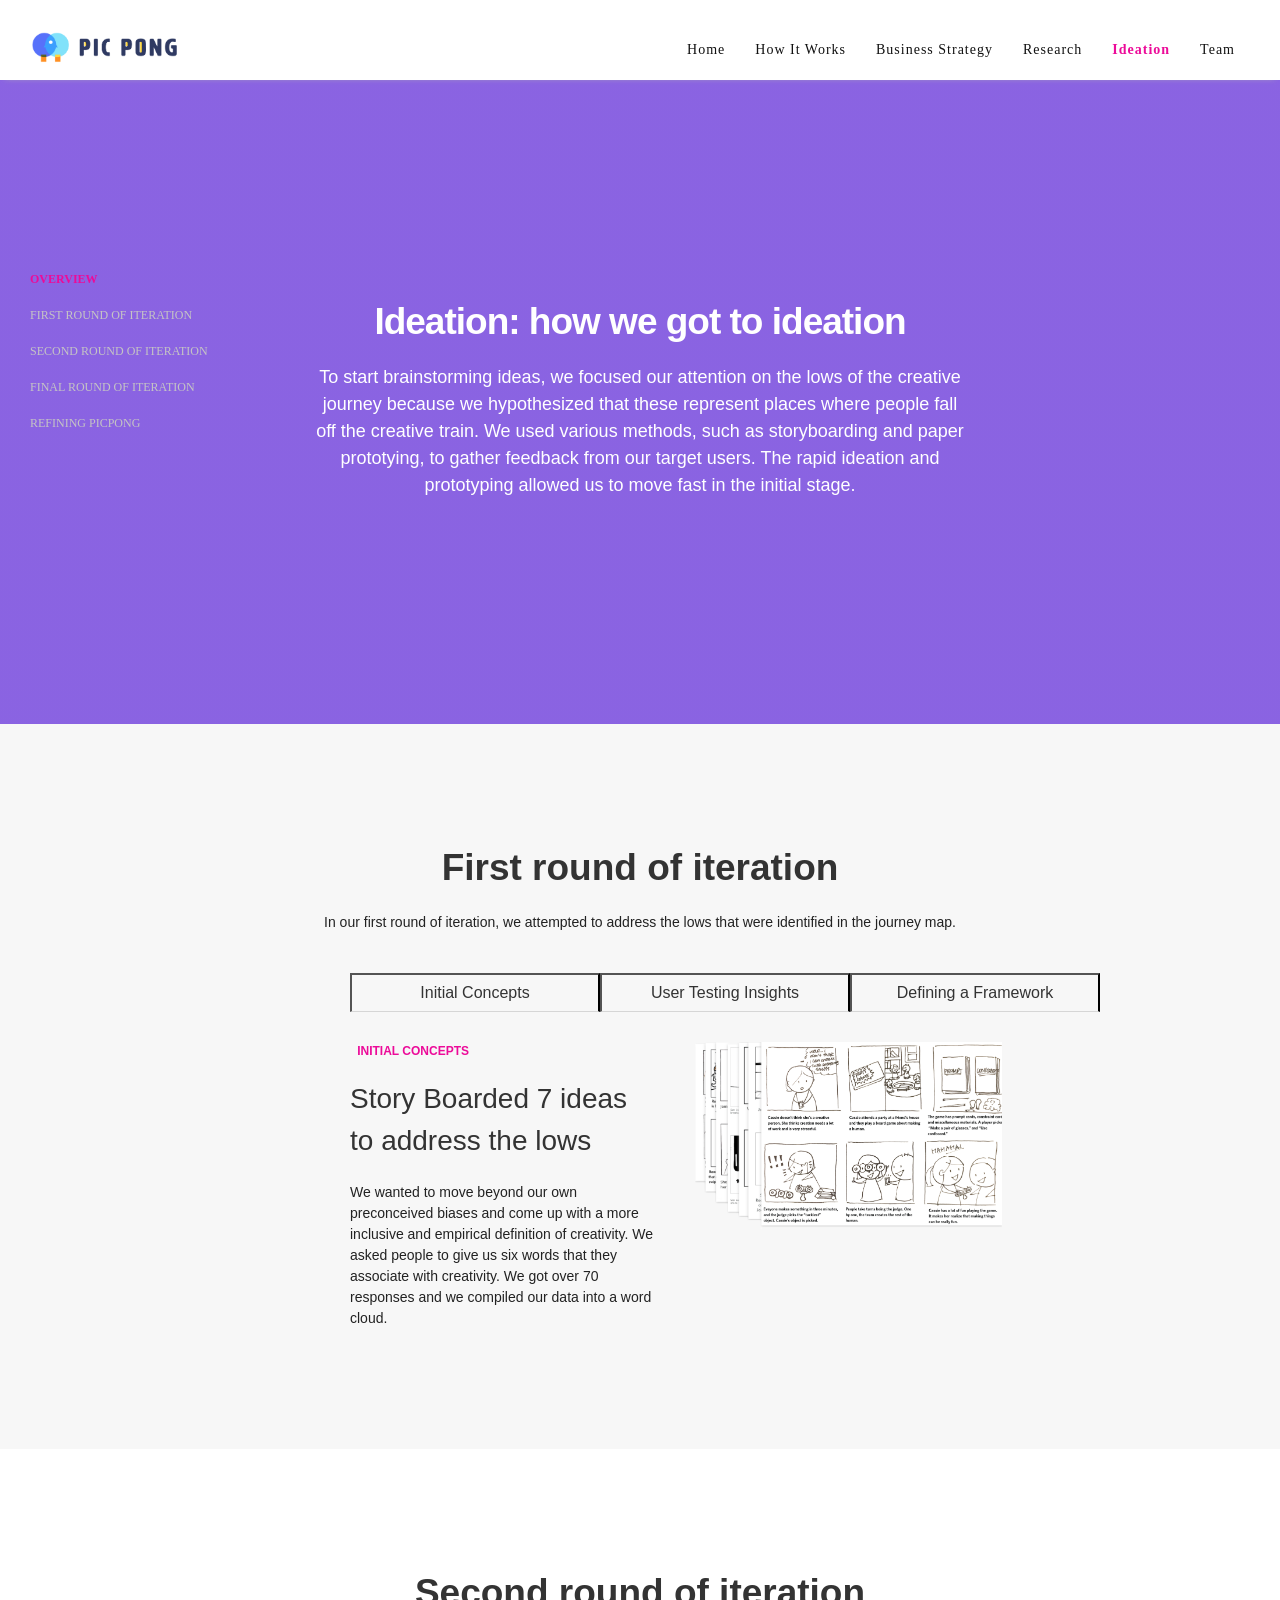
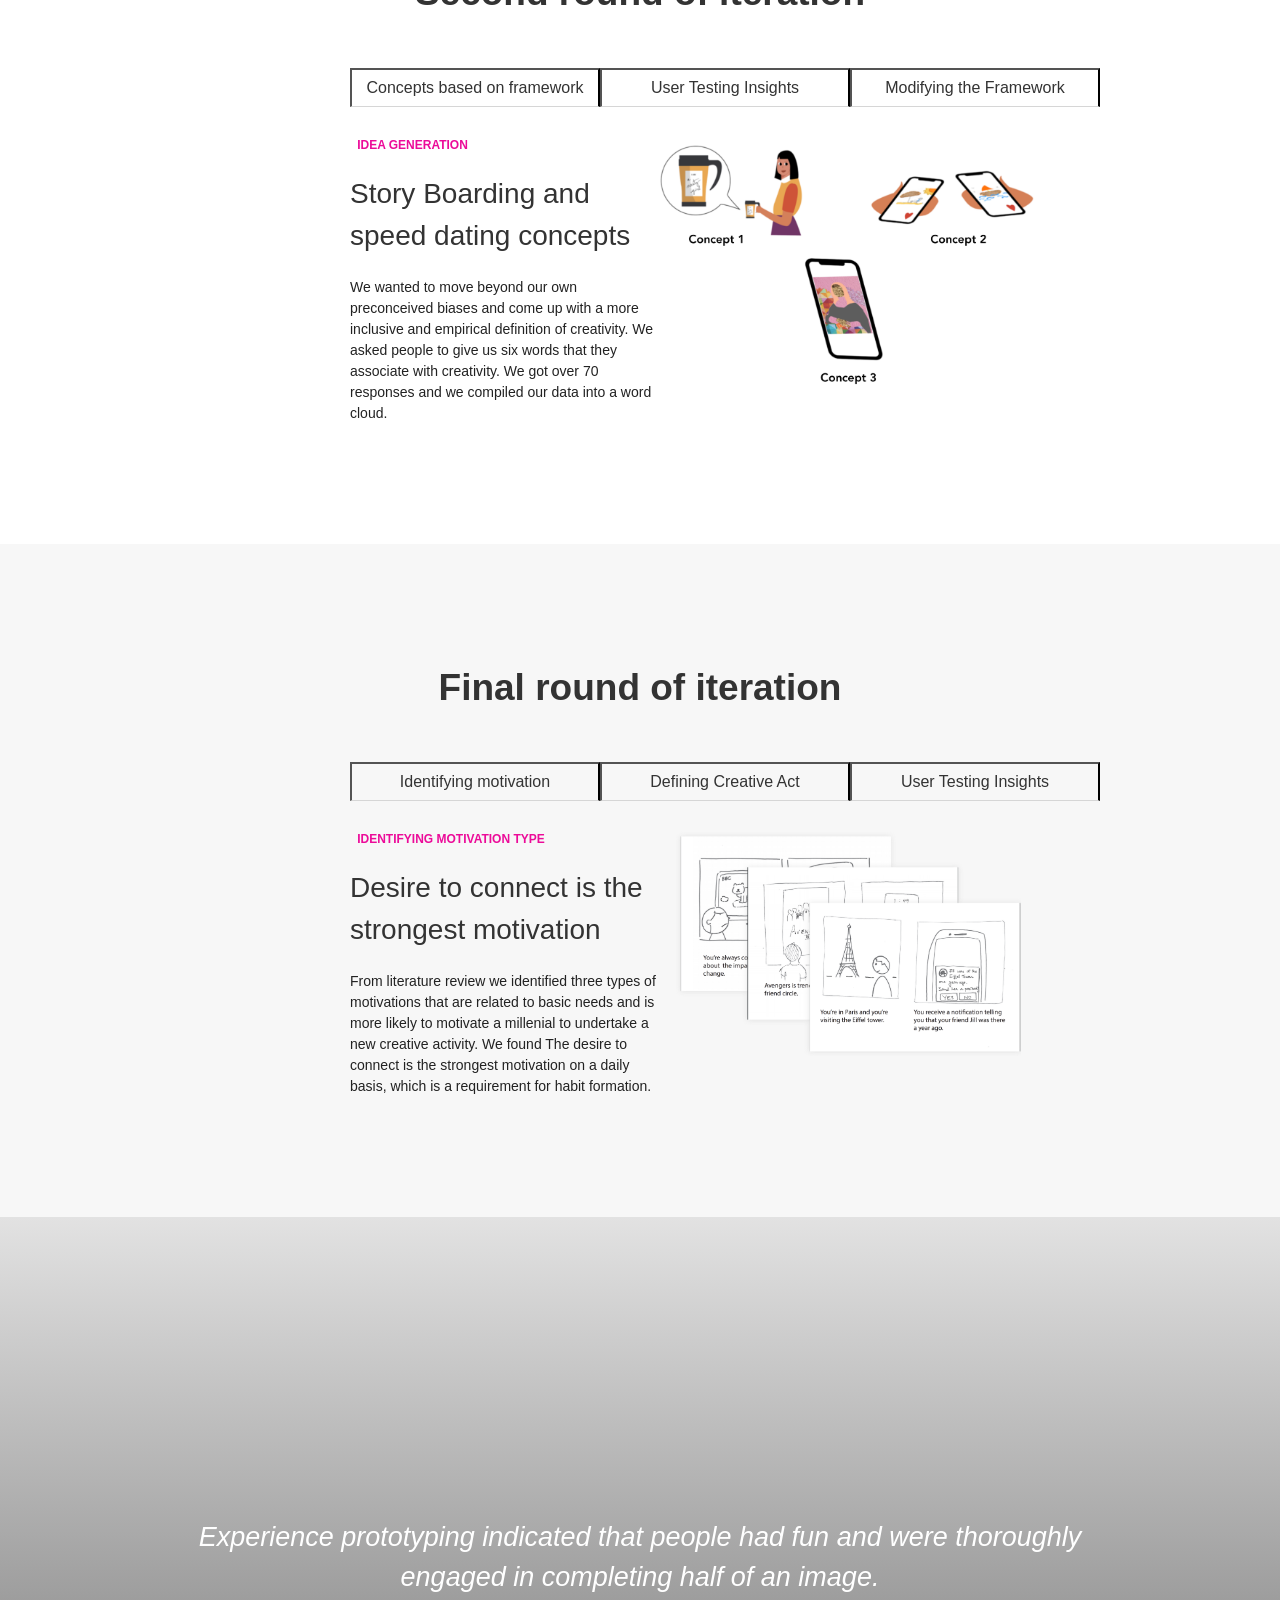
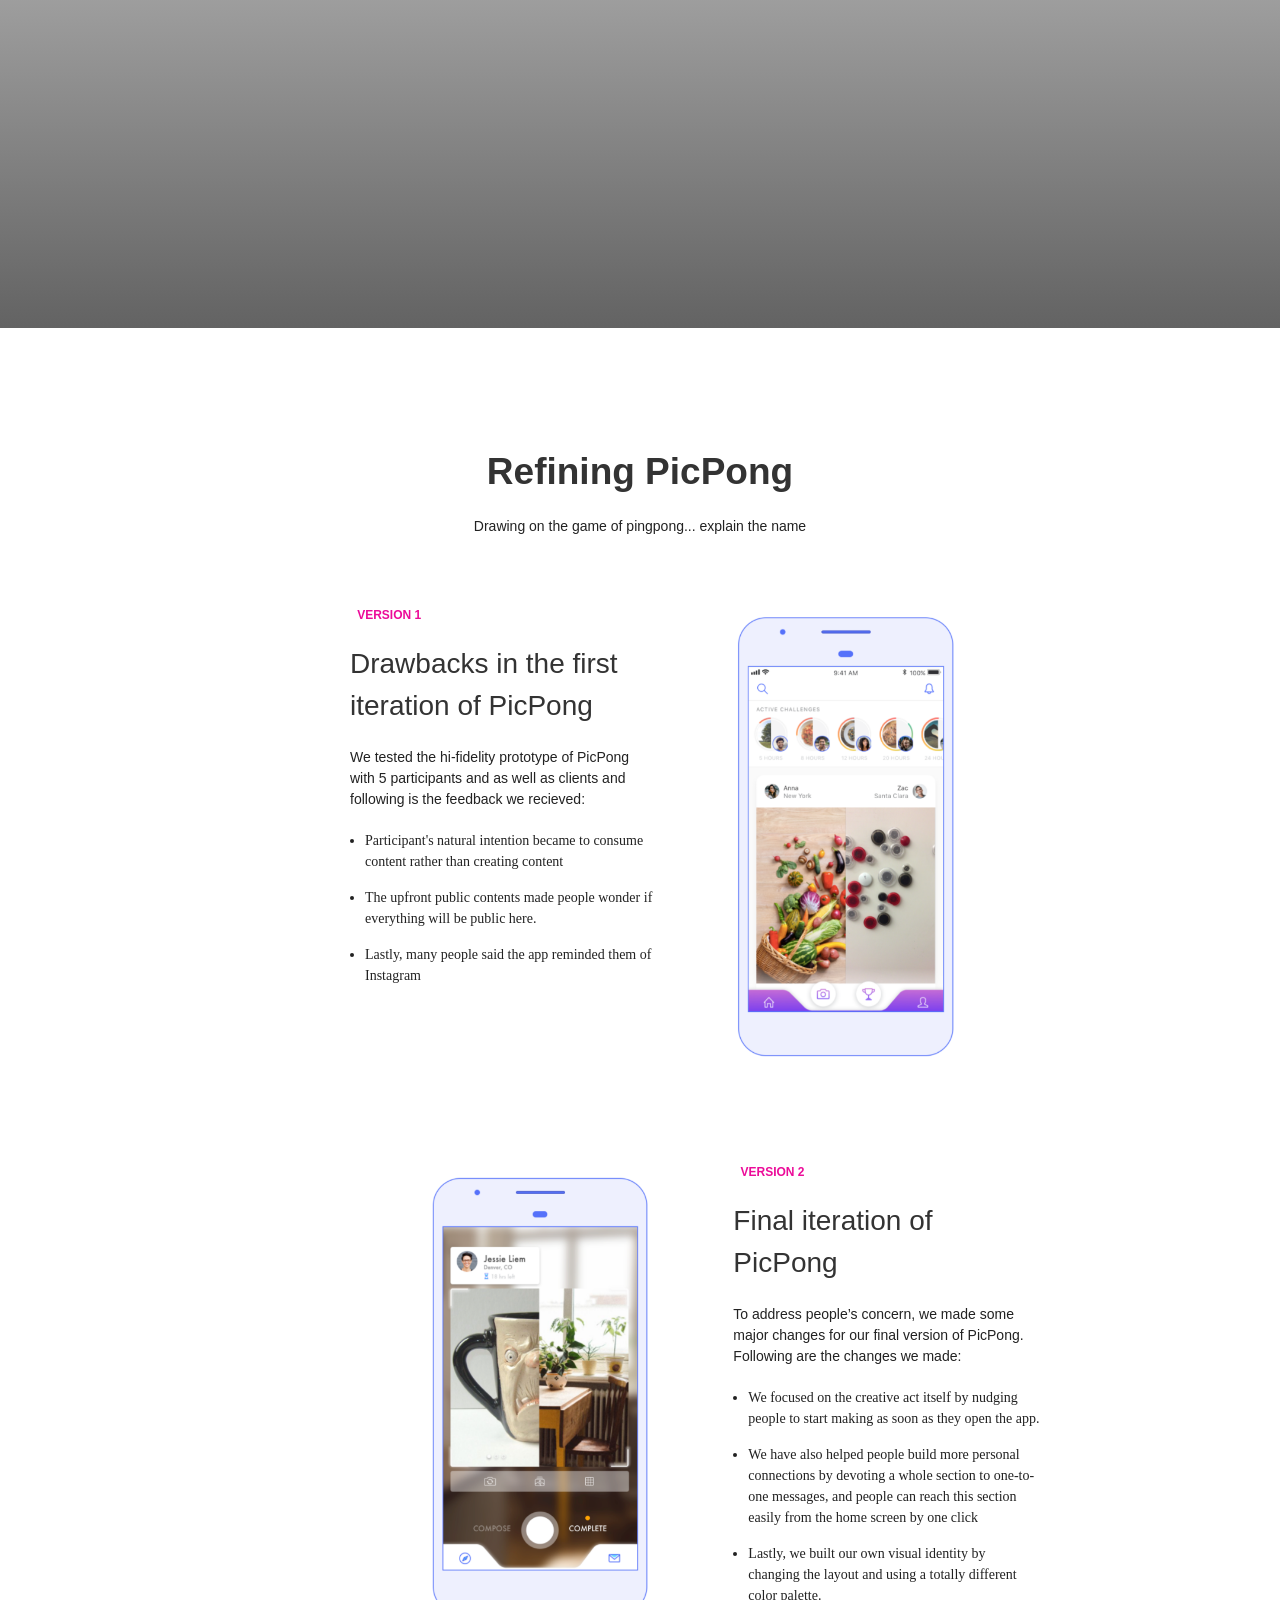
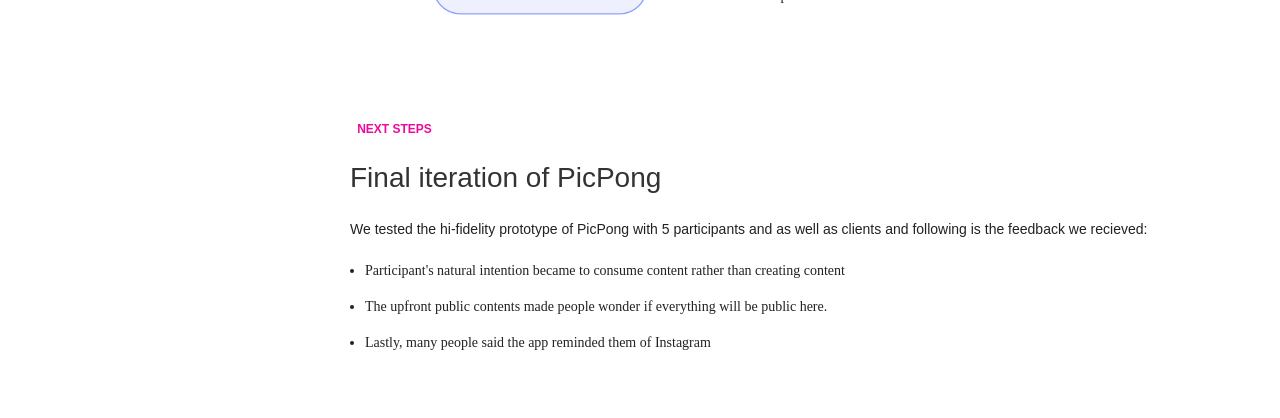
==== ideation.html @ d930c9b9 "first commit" ====
<!DOCTYPE html>
<html lang="en">
<head>
<meta charset="utf-8">
<title>PicPong by Zest | Zazzle</title>
<link rel="icon" href="images/favicon.png" type="image/png" sizes="16x16">
<meta name="viewport" content="width=device-width, initial-scale=1">
<meta name="description" content="iLand Multipurpose Landing Page Template">
<meta name="keywords" content="iLand HTML Template, iLand Landing Page, Landing Page Template">
<link href="css/bootstrap.min.css" rel="stylesheet" type="text/css" media="all" />
<link href="https://fonts.googleapis.com/css?family=Open%20Sans:300,400,500,600,700" rel="stylesheet" type="text/css">
<link rel="stylesheet" href="css/animate.css">
<!-- Resource style -->
<link rel="stylesheet" href="css/owl.carousel.css">
<link rel="stylesheet" href="css/owl.theme.css">
<link rel="stylesheet" href="css/ionicons.min.css">
<!-- Resource style -->
<link href="css/about.css" rel="stylesheet" type="text/css" media="all" />
<script src="//ajax.googleapis.com/ajax/libs/jquery/1.11.1/jquery.min.js"></script>

<link href='https://fonts.googleapis.com/css?family=Lato:100,400,700' rel='stylesheet' type='text/css'>
</head>
<body>
<div class="wrapper">
  <div class="container">
    <nav class="navbar navbar-default navbar-fixed-top">
      <div class="container"> 
        <!-- Brand and toggle get grouped for better mobile display -->
        <div class="navbar-header page-scroll">
          <button type="button" class="navbar-toggle" data-toggle="collapse" data-target="#bs-example-navbar-collapse-1" aria-expanded="false"> <span class="sr-only">Toggle navigation</span> <span class="icon-bar"></span> <span class="icon-bar"></span> <span class="icon-bar"></span> </button>
        <a class="navbar-brand page-scroll" href="#main"><img src="images/logo.png" width="150" height="auto" alt="iLand" /></a> </div>
        <!-- Collect the nav links, forms, and other content for toggling -->
        <div class="collapse navbar-collapse navbar-right" id="bs-example-navbar-collapse-1">
          <ul class="nav navbar-nav">
           <li><a class="page-scroll" href="index.html">Home</a></li>
            <li><a class="page-scroll" href="product.html">How it works</a></li>
            <li><a class="page-scroll" href="strategy.html">Business Strategy</a></li>
            <li><a class="page-scroll" href="research.html">Research</a></li>
            <li><a class="page-scroll highlight" href="ideation.html">Ideation</a></li>
            <li><a class="page-scroll" href="#contact">Team</a></li>
      </div>
    </nav>
    <!-- /.navbar-collapse --> 
  </div>
  <!-- /.container-fluid -->


<div class="container">

                <div class="sidenav" id="sidebar">
                <div id="checkdiv"></div>
                <nav class="">


                <ul>
                  <li><a href="#ideation" class="active">Overview</a></li>
                  <li><a class="scroll" href="#first" >First round of iteration</a></li>
                  <li><a class="scroll" href="#second">Second round of iteration</a></li>
                   <li><a class="scroll" href="#third">Final round of iteration</a></li>
                  
                  <li><a class="scroll" href="#refine">Refining Picpong</a></li>
                  
                   

                </ul>
                </nav>
                </div>

  </div>

 


 <div class="main app form" id="ideation"><!-- Main Section-->

 

    
     
<!-- Content on cover pic-->
      <div class="text-center container nopadding">
          <div class="hero-content">
            <h1 class="wow fadeInUp" data-wow-delay="0.1s"> Ideation: how we got to ideation 
            </h1>
             <p class="wow fadeInUp" data-wow-delay="0.1s">  To start brainstorming ideas, we focused our attention on the lows of the creative journey because we hypothesized that these represent places where people fall off the creative train. We used various methods, such as storyboarding and paper prototying, to gather feedback from our target users. The rapid ideation and prototyping allowed us to move fast in the initial stage. </p>
         
         </div>
      </div>
   </div>









<div id="first" class="grey">
        <div class="pitch text-center">
              <div class="container">
                <div class="pitch-intro">
                          <h1 class="wow fadeInDown" data-wow-delay="0.2s">First round of iteration</h1>
          <p class="wow fadeInDown" data-wow-delay="0.2s"> In our first round of iteration, we attempted to address the lows that were identified in the journey map.</b></p> 
                  </div>
                  </div>
                  </div>


        <div class="split-features2 split-content second " style="padding-top: 20px; padding-bottom: 100px;">
                  

 
                  
                  <div class="wow fadeInUp pitch-intro col-md-12 nopadding" >
                    
                    <button class="w3-bar-item w3-button col-md-4 " onclick="openCity('Method1')">Initial Concepts </button>
                    <button class="w3-bar-item w3-button col-md-4 " onclick="openCity('Method2')">User Testing Insights </button>
                    <button class="w3-bar-item w3-button col-md-4" onclick="openCity('Method3')">Defining a Framework</button>
                  </div>
             


                  <div id="Method1" class="w3-container city col-md-12 nopadding">

                          
                      
                                        <div class="col-md-4 nopadding" >
                                      
                                  

                                           <p class="wow fadeInUp label">Initial Concepts</p>
                                              <h1 class="wow fadeInUp">Story Boarded 7 ideas to address the lows</h1>
                                              <p class="wow fadeInUp"> 
                                                  We wanted to move beyond our own preconceived biases and come up with a more inclusive and empirical definition of creativity. We asked people to give us six words that they associate with creativity. We got over 70 responses and we compiled our data into a word cloud.
                                                  </p>
                                         </div>
                                        <div class="col-md-5   nopadding" >
                                        <div class="split-image"> <img class="img-responsive wow" src="images/ideation1.png" alt="Image"  style="max-width: 80%;"/> </div> 

                                          </div>
                        
                  </div>

                 

                  

      

                 <div id="Method2" class="w3-container city col-md-12 nopadding" style="display:none">

                     
                                        <div class="col-md-4 nopadding" >
                                      
                                  

                                           <p class="wow fadeInUp label"  >User Testing Insights</p>
                                              <h1 class="wow fadeInUp">Speed dated with 15 participants</h1>
                                              <p class="wow fadeInUp"> 
                                                  We wanted to move beyond our own preconceived biases and come up with a more inclusive and empirical definition of creativity. We asked people to give us six words that they associate with creativity. We got over 70 responses and we compiled our data into a word cloud.
                                                  </p>
                                         </div>
                                        <div class="col-md-5  nopadding">
                                        <div class="split-image"> <img class="img-responsive wow" src="images/ideation2.png" alt="Image" style="max-width: 80%;" /> </div> 

                                          </div>

                  </div>



                  <div id="Method3" class="w3-container city col-md-12 nopadding" style="display:none">

                  
                                        <div class="col-md-4 nopadding" >
                                      
                                  

                                           <p class="wow fadeInUp label"  >Defining a framework</p>
                                              <h1 class="wow fadeInUp">Adopted Habit-Forming framework </h1>
                                              <p class="wow fadeInUp"> 
                                                  We wanted to move beyond our own preconceived biases and come up with a more inclusive and empirical definition of creativity. We asked people to give us six words that they associate with creativity. We got over 70 responses and we compiled our data into a word cloud.
                                                  </p>
                                         </div>
                                        <div class="col-md-5  nopadding">
                                        <div class="split-image"> <img class="img-responsive wow" src="images/ideation3.png" alt="Image" /> </div> 

                                          </div>

                    </div>


    </div>
    </div>



<div id="second" >
<div class="pitch text-center">
      <div class="container">
        <div class="pitch-intro">
                  <h1 class="wow fadeInDown" data-wow-delay="0.2s">Second round of iteration</h1>
                <!--  <p class="wow fadeInDown" data-wow-delay="0.2s"> The previous studies as well as few additional speeddating sessions established that staying connected with others is a strong motivation for millenials to undertake any creative act. So next, we sought out to refine the creative act that one would engage in. <b>The goal of the creative act is as follows: </b></p> -->
                  </div>
                  </div>
                  </div>


        <div class="split-features2 split-content second " style="padding-top: 50px; padding-bottom: 100px;"">
         <div class="wow fadeInUp pitch-intro col-md-12 nopadding" >
           
            <button class="w3-bar-item w3-button col-md-4" onclick="openSecond('Method4')">Concepts based on framework</button>
            <button class="w3-bar-item w3-button col-md-4" onclick="openSecond('Method5')">User Testing Insights</button>
            <button class="w3-bar-item w3-button col-md-4" onclick="openSecond('Method6')">Modifying the Framework</button>
          </div>




                  <div id="Method4" class="w3-container city2 col-md-12 nopadding">

                          
                      
                                        <div class="col-md-4 nopadding" >
                                      
                                  

                                           <p class="wow fadeInUp label">Idea generation</p>
                                              <h1 class="wow fadeInUp">Story Boarding and speed dating concepts</h1>
                                              <p class="wow fadeInUp"> 
                                                  We wanted to move beyond our own preconceived biases and come up with a more inclusive and empirical definition of creativity. We asked people to give us six words that they associate with creativity. We got over 70 responses and we compiled our data into a word cloud.
                                                  </p>
                                         </div>
                                        <div class="col-md-5   nopadding" >
                                        <div class="split-image"> <img class="img-responsive wow" src="images/ideation4.png" alt="Image"  /> </div> 

                                          </div>
                        
                  </div>

                 

                  

      

                 <div id="Method5" class="w3-container city2 col-md-12 nopadding" style="display:none">

                     
                                        <div class="col-md-4 nopadding" >
                                      
                                  

                                           <p class="wow fadeInUp label">User Testing Insights</p>
                                              <h1 class="wow fadeInUp">Story Boarding and speed dating concepts</h1>
                                              <p class="wow fadeInUp"> 
                                                  We wanted to move beyond our own preconceived biases and come up with a more inclusive and empirical definition of creativity. We asked people to give us six words that they associate with creativity. We got over 70 responses and we compiled our data into a word cloud.
                                                  </p>
                                         </div>
                                        <div class="col-md-5  nopadding">
                                        <div class="split-image"> <img class="img-responsive wow" src="images/ideation5.png" alt="Image" style="max-width: 80%;" /> </div> 

                                          </div>

                  </div>



                  <div id="Method6" class="w3-container city2 col-md-12 nopadding" style="display:none">

                  
                                        <div class="col-md-4 nopadding" >
                                      
                                  

                                           <p class="wow fadeInUp label"  >Modifying the Framework</p>
                                              <h1 class="wow fadeInUp">Introducing Motivation in the Framework</h1>
                                              <p class="wow fadeInUp"> 
                                                  We wanted to move beyond our own preconceived biases and come up with a more inclusive and empirical definition of creativity. We asked people to give us six words that they associate with creativity. We got over 70 responses and we compiled our data into a word cloud.
                                                  </p>
                                         </div>
                                        <div class="col-md-5  nopadding">
                                        <div class="split-image"> <img class="img-responsive wow" src="images/ideation6.png" alt="Image" /> </div> 

                                          </div>

                    </div>




                 

    </div>
    </div>



    <div id="third" class="grey">
<div class="pitch text-center">
      <div class="container">
        <div class="pitch-intro">
                  <h1 class="wow fadeInDown" data-wow-delay="0.2s">Final round of iteration</h1>
                <!--  <p class="wow fadeInDown" data-wow-delay="0.2s"> The previous studies as well as few additional speeddating sessions established that staying connected with others is a strong motivation for millenials to undertake any creative act. So next, we sought out to refine the creative act that one would engage in. <b>The goal of the creative act is as follows: </b></p> -->
                  </div>
                  </div>
                  </div>


        <div class="split-features2 split-content second " style="padding-top: 50px; padding-bottom: 100px;"">
         <div class="wow fadeInUp pitch-intro col-md-12 nopadding" >
           
            <button class="w3-bar-item w3-button col-md-4" onclick="openThird('Method7')">Identifying motivation</button>
            <button class="w3-bar-item w3-button col-md-4" onclick="openThird('Method8')">Defining Creative Act</button>
            <button class="w3-bar-item w3-button col-md-4" onclick="openThird('Method9')">User Testing Insights</button>
          </div>




                  <div id="Method7" class="w3-container city3 col-md-12 nopadding">

                          
                      
                                        <div class="col-md-4 nopadding" >
                                      
                                  

                                           <p class="wow fadeInUp label">Identifying motivation type</p>
                                              <h1 class="wow fadeInUp">Desire to connect is the strongest motivation</h1>
                                              <p class="wow fadeInUp"> 
                                                  From literature review we identified three types of motivations that are related to basic needs and is more likely to motivate a millenial to undertake a new creative activity. We found The desire to connect is the strongest motivation on a daily basis, which is a requirement for habit formation.
                                                  </p>
                                         </div>
                                        <div class="col-md-5   nopadding" >
                                        <div class="split-image"> <img class="img-responsive wow" src="images/ideation7.png" alt="Image"  style="max-width: 90%;"/> </div> 

                                          </div>
                        
                  </div>

                 

                  

      

                 <div id="Method8" class="w3-container city3 col-md-12 nopadding" style="display:none">

                     
                                        <div class="col-md-4 nopadding" >
                                      
                                  

                                           <p class="wow fadeInUp label"  >Defining Creative Act</p>
                                              <h1 class="wow fadeInUp">Testing different creative acts</h1>
                                              <p class="wow fadeInUp"> 
                                                 The previous studies as well as few additional speeddating sessions established that staying connected with others is a strong motivation for millenials to undertake any creative act. So next, we sought out to refine the creative act that one would engage in.
                                                  </p>
                                         </div>
                                        <div class="col-md-5  nopadding">
                                        <div class="split-image"> <img class="img-responsive wow" src="images/ideation8.png" alt="Image" style="max-width: 90%;" /> </div> 

                                          </div>

                  </div>



                  <div id="Method9" class="w3-container city3 col-md-12 nopadding" style="display:none">

                  
                                        <div class="col-md-4 nopadding" >
                                      
                                  

                                           <p class="wow fadeInUp label"  >User Testing Insights</p>
                                              <h1 class="wow fadeInUp">"I see myself using PicPong"</h1>
                                              <p class="wow fadeInUp"> 
                                                  We wanted to move beyond our own preconceived biases and come up with a more inclusive and empirical definition of creativity. We asked people to give us six words that they associate with creativity. We got over 70 responses and we compiled our data into a word cloud.
                                                  </p>
                                         </div>
                                        <div class="col-md-5  nopadding">
                                        <div class="split-image"> <img class="img-responsive wow" src="images/ideation9.png" alt="Image" style="max-width: 80%;"/> </div> 

                                          </div>

                    </div>




                 

    </div>
    
<div class="feature-sub" id="bodystorming">
      <div class="container">
        <div class="sub-inner">
          <h1 class="wow fadeInUp">Experience prototyping indicated that people had fun and were thoroughly engaged in completing half of an image.  </h1>
      </div>
      </div>
    </div>

    </div>






 <div id="refine" class=" pitch text-center">
        <div class="container">
                <div class="pitch-intro">
                  <h1 class="wow fadeInDown" data-wow-delay="0.2s"> Refining PicPong</h1>
                  <p class="wow fadeInUp"> 
                   Drawing on the game of pingpong... explain the name
                   </p>
                  
               </div>
        </div>
 


        <div class="split-features2 split-content second"  style="padding-top: 50px;">


                  <div  class="w3-container city" >

                          <div class="col-md-4 nopadding" >
                        
                    

                                 <p class="wow fadeInUp label">Version 1</p>
                                    <h1 class="wow fadeInUp">Drawbacks in the first iteration of PicPong</h1>
                                    <p class="wow fadeInUp"> 
                                        We tested the hi-fidelity prototype of PicPong with 5 participants and as well as clients and following is the feedback we recieved:
                                        </p>

                                    <ul>
                                      <li> Participant's natural intention became to consume content rather than creating content</li>
                                      <li> The upfront public contents made people wonder if everything will be public here.</li>
                                      <li> Lastly, many people said the app reminded them of Instagram</li>
                                    </ul>
                          </div>
                        <div class="col-md-5  nopadding">
                              <div class="split-image"> <img class="img-responsive wow" src="images/version1.png" alt="Image" style="width: 60%;" /> </div> 
                        </div>
                  </div>
       </div>



          <div class="split-features2 split-content second"  style="padding-top: 50px;">
               <div class="col-md-5  nopadding">
                              <div class="split-image"> <img class="img-responsive wow" src="images/version2.png" alt="Image" style="width: 60%;" /> </div> 
                        </div>

                  <div  class="w3-container city" >

                          <div class="col-md-4 nopadding" >
                        
                    

                                 <p class="wow fadeInUp label">Version 2</p>
                                    <h1 class="wow fadeInUp">Final iteration of PicPong</h1>
                                    <p class="wow fadeInUp"> 
                                        To address people’s concern, we made some major changes for our final version of PicPong. Following are the changes we made: 
                                         
                                        </p>

                                    <ul>
                                      <li>  We focused on the creative act itself by nudging people to start making as soon as they open the app.</li>
                                      <li> We have also helped people build more personal connections by devoting a whole section to one-to-one messages, and people can reach this section easily from the home screen by one click</li>
                                      <li>  Lastly, we built our own visual identity by changing the layout and using a totally different color palette.</li>
                                    </ul>
                          </div>
                       
                  </div>
       </div>



          <div  class="split-features2 split-content second"  style="padding-top: 50px;">
             

                  <div  class="w3-container city" >

                          <div class=" nopadding" >
                        
                    

                                 <p class="wow fadeInUp label">Next steps</p>
                                    <h1 class="wow fadeInUp">Final iteration of PicPong</h1>
                                    <p class="wow fadeInUp"> 
                                        We tested the hi-fidelity prototype of PicPong with 5 participants and as well as clients and following is the feedback we recieved:
                                        </p>

                                    <ul>
                                      <li> Participant's natural intention became to consume content rather than creating content</li>
                                      <li> The upfront public contents made people wonder if everything will be public here.</li>
                                      <li> Lastly, many people said the app reminded them of Instagram</li>
                                    </ul>
                          </div>
                       
                  </div>
                    
       </div>









  </div> 







    
    
    <a id="back-top" class="back-to-top page-scroll" href="#main"> <i class="ion-ios-arrow-thin-up"></i> </a> 
    
    <!-- Scroll To Top Ends--> 
    
  </div>
  <!-- Main Section --> 
</div>

<script>
function openCity(cityName) {
    var i;
    var x = document.getElementsByClassName("city");
    for (i = 0; i < x.length; i++) {
       x[i].style.display = "none";  
    }
    document.getElementById(cityName).style.display = "block";  
}


function openSecond(cityName) {
    var i;
    var x = document.getElementsByClassName("city2");
    for (i = 0; i < x.length; i++) {
       x[i].style.display = "none";  
    }
    document.getElementById(cityName).style.display = "block";  
}

function openThird(cityName) {
    var i;
    var x = document.getElementsByClassName("city3");
    for (i = 0; i < x.length; i++) {
       x[i].style.display = "none";  
    }
    document.getElementById(cityName).style.display = "block";  
}
</script>



<!-- Wrapper--> 

<!-- Jquery and Js Plugins --> 

<script src="http://ajax.googleapis.com/ajax/libs/jquery/1.7.1/jquery.min.js" type="text/javascript"></script>

<script src="js/jquery.subscribe.js"></script> 

<link href='https://fonts.googleapis.com/css?family=Lato:100,400,700' rel='stylesheet' type='text/css'>
<script type="text/javascript" src="js/navigation.js"></script>
<script type="text/javascript" src="js/jquery-2.1.1.js"></script> 
<script type="text/javascript" src="js/bootstrap.min.js"></script>

<script type="text/javascript" src="js/plugins.js"></script> 
<script type="text/javascript" src="js/menu.js"></script> 
<script type="text/javascript" src="js/custom.js"></script>

</body>
</html>
---- css/about.css ----
/*

Theme Name: iLnad
Author: designstub
Author URI: http://www.designstub.com
*/



/*--------------
 * Table of Contents
--------------*/

/*-----------------
1. Reset.css
2. Helper Classes
3. Home page banner
4. Pitch Section
5. Features Section
6. Review
7. Pricing
8. Subscribe form
9. Media Queries
------------------*/


/*----- 1. Reset.css -----*/


html, body, div, span, applet, object, iframe,
h1, h2, h3, h4, h5, h6, p, blockquote, pre,
a, abbr, acronym, address, big, cite, code,
del, dfn, em, img, ins, kbd, q, s, samp,
small, strike, strong, sub, sup, tt, var,
b, u, i, center,
dl, dt, dd, ol, ul, li,
fieldset, form, label, legend,
table, caption, tbody, tfoot, thead, tr, th, td,
article, aside, canvas, details, embed,
figure, figcaption, footer, header, hgroup,
menu, nav, output, ruby, section, summary,
time, mark, audio, video {
	margin: 0;
	padding: 0;
	border: 0;
	font-size: 100%;
	font: inherit;
	vertical-align: baseline;
}
b{
	font-weight: 700;
}

hr{
	max-width: 80%;
}

h1{
	font-weight: bold;
}
/* HTML5 display-role reset for older browsers */
article, aside, details, figcaption, figure,
footer, header, hgroup, menu, nav, section {
	display: block;
}
body {
	line-height: 1;
}
ol, ul {
	list-style: none;
}
blockquote, q {
	quotes: none;
}
blockquote:before, blockquote:after,
q:before, q:after {
	content: '';
	content: none;
}
table {
	border-collapse: collapse;
	border-spacing: 0;
}


/* --- Common Styles ---*/

h1 {
  font-size: 16px;
}

/*----- Helper Classes -----*/

html * {
  -webkit-font-smoothing: antialiased;
  -moz-osx-font-smoothing: grayscale;
}


*, *:after, *:before {
  -webkit-box-sizing: border-box;
  -moz-box-sizing: border-box;
  box-sizing: border-box;
}
/*
::-webkit-scrollbar {
	display: none;
}
*/
h1, h2, h3, h4, h5, h6 {
  font-family: "Avenir", Arial, sans-serif;
}



.highlight{

	color: #ec0b99 !important;
	font-weight: 700;
	
	
	 text-decoration: none;
	 text-transform: none;
}




p {
	font-family:  "Avenir", Arial, sans-serif;
	font-size: 14px;
	font-weight: 400;
	color: #222222;
	line-height: 1.5em;
	margin: 20px 0 20px 0;
}


mark{
	background-color: white;
	padding: 0px 10px;
}


::-moz-selection {
    color: #FFFFFF;
    background: #1eb858;
}

::selection {
    color: #FFFFFF;
    background: #1eb858;
}

.nopadding {
	padding: 0;
}

.custompadding {
	padding-left: 5px;
	padding-right: 5px;
}

.no-margin {
	margin-right: 0;
	margin-left: 0;
}

.underline {
	display: inline;
	border-bottom: 3px solid #111;
	padding-bottom: 0;
}

.after-line {
	height: 3px;
	width: 100px;
	background: #001CFF;
	margin-top: -10px;
	-webkit-transition: 0.5s;
	-moz-transition: 0.5s;
	transition: 0.5s;
}

.sup-title {
	display: inline-block;
	font-size: 1em;
	padding: 4px;
	text-transform: uppercase;
	font-weight: bold;
	color: #FFFFFF;
	background: #000000;
	margin: 0 0 20px 0;
}

#loading {
   width: 100%;
   height: 100%;
   top: 0px;
   left: 0px;
   position: fixed;
   opacity: 1;
   background-color: #F2F2F2;
   z-index: 9999;
   text-align: center;
}

#loading-image {
	display: inline;
    top: 40%;
    position: relative;
  z-index: 9999;
}

.logo {
  margin: 0 auto;
	padding: 0px 0px;
	z-index: 111;
}

.logo:hover, .logo:focus {
	text-decoration: none;
	color: #FFF;
}


#demo{
	position: fixed;
}

.left{
	text-align: left;      
}


.sidenav {
    font-family: Avenir;
    position: fixed;
    z-index: 1;
    margin-top: 250px;
    overflow-x: hidden;
    padding: 20px 0px;
}


.sidenav li{
	padding-bottom: 20px;
}


.sidenav a{
	text-transform: uppercase;
	color: #c5c4c4;
	font-size: 12px;
}

.active {

	color: #ec0b99 !important;
	font-weight: 800;
	font-size: 12px;
	 text-decoration: none;
}




.sidenav a:hover {
    color: #ec0b99;
    text-decoration: none;

}

.sidenav a:active {
    color: #ec0b99 !important;
    font-weight: 600;
    text-decoration: none;

}

.announcement{
	background-color: #ec0b99;
	color: white;
	text-transform: uppercase;
	margin: 0  0 50px 0;

}

.label{
	color: #ec0b99;
	text-transform: uppercase;
	margin: 0  0 50px 0;
}

/*Sidebar


.sidenav {
    height: 100%;
    width: 200px;
    position: fixed;
    z-index: 1;
    top: 0;
    left: 0;
    background-color: #111;
    overflow-x: hidden;
    padding-top: 20px;
}

.sidenav a {
    padding: 6px 6px 6px 32px;
    text-decoration: none;
    font-size: 25px;
    color: #818181;
    display: block;
}

.sidenav a:hover {
    color: #f1f1f1;
}

.main {
    margin-left: 200px; /* Same as the width of the sidenav 
}

@media screen and (max-height: 450px) {
  .sidenav {padding-top: 15px;}
  .sidenav a {font-size: 18px;}
}
 */


/* ------ Navbar Styling Starts ----- */

.navbar {
	font-size: 14px;
    font-family: Avenir;
	font-weight: 400;
	text-transform: capitalize;
	padding-top: 25px;
	letter-spacing: 1px;
	height: 80px;
	-webkit-transition: all 0.6s;
	-moz-transition: all 0.6s;
	-o-transition: all 0.6s;
	transition: all 0.6s;
	-webkit-backface-visibility: hidden;
}

.navbar-default {
  transition: all 0.6s ease;
	    transition: all 0.6s ease;
    border-color: #ffffff00;
    background-color: white;
    box-shadow: 0 3px 6px -5px #b3b3b3;
}

.navbar-default .navbar-toggle {
  border-radius: 0px;
  border-color: transparent;
}

.navbar-default .navbar-toggle:hover {
  background-color: transparent;
}

.navbar-default .navbar-toggle:focus {
  background-color: transparent;
}

.navbar-default .navbar-toggle .icon-bar {
  background-color: #111111;
}

.navbar-default .navbar-brand .navbar-toggle .collapsed {
    padding: 4px 6px;
    font-size: 14px;
    color: #111111;
  }

.navbar-default .navbar-brand {
	padding-top: 5px;
	color: #111111;
	-webkit-transition: 200ms;
	-moz-transition: 200ms;
	-o-transition: 200ms;
	transition: 200ms;
}

.navbar-default .navbar-brand:hover {
  transition: 1s;
}

.navbar-default .navbar-nav > li > a {
  color: #111111;
  -webkit-transition: all 0.5s;
	-moz-transition: all 0.5;
  transition: all 0.5s;
}

.navbar-default .navbar-nav > li > a:hover {
  color: #A1A1A1;
}

.navbar-default .navbar-nav > .active > a {
  background: transparent;
  color: #222222;
  }


.navbar-default .navbar-nav > .active > a:hover {
    background: transparent;
    color: #333333;
}

.navbar-default .navbar-nav > .active > a:focus {
	background: transparent;
  color: #111111;
}

.navbar-default .navbar-collapse {
	border-color: transparent;
  background-color: transparent;
}

.navbar-default .navbar-nav .open .dropdown-toggle {
  color: #111111;
}

.navbar-default .nav-white > li > a {
	color: #FFFFFF;
}

.navbar-default .nav-white > li > a:hover {
	color: #999999;
}

.navbar-default .navbar-brand.nav-white {
	padding-top: 15px;
	color: #FFFFFF;
	font-size: 21px;
	letter-spacing: 1px;
	-webkit-transition: 200ms;
	-moz-transition: 200ms;
	-o-transition: 200ms;
	transition: 200ms;
}

/*---------- Media Queries ---------*/

@media only screen and (max-width: 767px) {



.subheading{
	max-width: 800px;
    margin: 0 auto;
    padding: 50px;
}


.subheading h1{
	font-style: italic;
	font-weight: 20px;
}



	.navbar {
		padding-top: 5px;
		height: 60px;
	}

  .navbar-default {
    border: 0px;
    background-color: transparent;
  }

	.navbar-default .navbar-collapse {
		text-align: center;
		border-color: transparent;
	  background-color: #FFFFFF;
	}

  .navbar-default .navbar-collapse {
    border: 0;
    border-color: transparent;
  }

  .navbar-default .navbar-nav > li> a {
    color: #222222;
		margin-top: 10px;
  }

	.navbar-default .navbar-nav > li> a:hover {
		color: #222222;
	}

  .navbar-default .navbar-brand {
    color: #FFFFFF;
		padding: 16px 15px !important;
  }

	.navbar-default .navbar-brand.nav-white {
		color: #FFFFFF;
	}

  .navbar-default .navbar-toggle .icon-bar {
    background-color: #111111;
  }
}

@media only screen and (min-width: 240px) {


.navbar.past-main {
	font-size: 14px;
	padding-top: 5px;
	height: 60px;
	background-color: #f1f1f1
	/*background-color: #fedb57;
	background-color: rgba(255, 255, 255, 0.99);*/
	-webkit-transition: all 0.6s;
	-moz-transition: all 0.6s;
	-o-transition: all 0.6s;
	transition: all 0.6s;
}

.navbar-default.past-main .navbar-brand {
	color: #111111;
}

.navbar-default.past-main .navbar-toggle .icon-bar {
	background-color: #111111;
}

.navbar-default.past-main .navbar-nav > li > a {
  color: #222222;
  -webkit-transition: color 0.5s;
  transition: color 0.5s;
}

.navbar-default.past-main .navbar-nav > li > a:hover {
  color: #111111;
}

.navbar-default.past-main .navbar-nav > .active > a {
  background: transparent;
  color: #5924EC;
  }


.navbar-default.past-main .navbar-nav > .active > a:hover {
    background: transparent;
    color: #222222;
}

.navbar-default.past-main .navbar-nav > .active > a:focus {
	background: transparent;
  color: #222222;
}

}

.navbar-default .nav-white .navbar-toggle .icon-bar {
	background-color: #FFFFFF;
}

.navbar-default.past-main .nav-white .navbar-toggle .icon-bar {
	background-color: #111111;
}

/* ------------------------------------------------------
-------------- Main Section Styling Starts --------------
--------------------------------------------------------*/


#ideation {
	
  background-image: linear-gradient(rgba(99, 47, 216, 0.75), rgba(99, 47, 216, 0.75)),url(../images/ideation.png);
    /* -webkit-background-size: cover; */
    -moz-background-size: cover;
    -o-background-size: cover;
    background-size: cover;

}


#main{background-image: linear-gradient(rgba(99, 47, 216, 0.75), rgba(99, 47, 216, 0.75)),url(../images/pghuserstudy.jpg);
    /* -webkit-background-size: cover; */
    -moz-background-size: cover;
    -o-background-size: cover;
    background-size: cover;


	
}



#strategycover{background-image: linear-gradient(rgba(99, 47, 216, 0.75), rgba(99, 47, 216, 0.75)),url(../images/strategy2.jpg);
    /* -webkit-background-size: cover; */
    -moz-background-size: cover;
    -o-background-size: cover;
    background-size: cover;

}

/* ----- Hero Section Styling Starts ----- */

.hero-section {
	height: 100%;
	background: #FFFFFF;
	padding: 150px 0 0 0;
}

.hero-content {
/*	padding: 100px 0 100px 0; */
	overflow: hidden;
}

.hero-content h1 {
	font-size: 34px;
	font-weight: 400;
	color: #262626;
	line-height: 1.2;
	letter-spacing: -1px;
	margin: 0 0 20px 0;
}

.hero-content p {
	
	color: #555;
	font-weight: 400;
	line-height: 1.5;
	margin: 0 0 25px 0;
	padding: 0px 100px;
}


.btn-action {
 font-family: Open Sans;
 background-color: #1eb858;
 border: 1px solid #1eb858;
 border-radius: 0;
 color: #FFFFFF;
 font-size: 13px;
 font-weight: 400;
 letter-spacing: 2px;
 line-height: 1;
 padding: 10px 21px;
 text-transform: uppercase;
 outline: none;
 -webkit-transition: 200ms;
 -moz-transition: 200ms;
 -o-transition: 200ms;
 transition: 200ms;
}

.btn-action:hover, .btn-action:focus,
.btn-action:active, .btn-action:active:focus {
 background: transparent;
 outline: none;
 color: #1eb858;
 background: transparent;
 border-color: #1eb858;
}


.product .btn-action {
 background-color: transparent;
 border: 1px solid #82714a;
 color: #82714a;
}

.product .btn-action:hover, .product  .btn-action:focus {
 background: #92714A;
 color: #FFFFFF;
 border-color: #82714A;
}


/* ----------- App Home ---------*/

.software .hero-section {
	padding: 100px 0 0 0;
	background: #F9F9F9;
}

.software .hero-content h1 {
	font-size: 34px;
	font-weight: 600;
	color: #444444;
	margin: 0 0 20px 0;
}


.software .btn-action {
font-family: Arial;
 background-color: #3f51b5;
 border: 1px solid #3f51b5;
 border-radius: 50px;
 color: #FFFFFF;
 font-size: 13px;
 font-weight: 600;
 letter-spacing: 2px;
 line-height: 1;
 padding: 12px 24px;
 text-transform: uppercase;
 outline: none;
 -webkit-transition: 200ms;
 -moz-transition: 200ms;
 -o-transition: 200ms;
 transition: 200ms;
}

.software .btn-action:hover, .software .btn-action:focus,
.software .btn-action:active, .software .btn-action:active:focus {
 background: transparent;
 outline: none;
 color: #3f51b5;
 background: transparent;
 border-color: #3f51b5;
}

.software .hero-section img {
	margin: 0 auto;
}



/*---------------- Form Home Styling ------------------- */

.form .hero-section {
	background: rgb(235, 234, 254);
	/* background-image: url(../images/Coverpic.jpg);

	background: #f3f3f3;*/
	background-size: cover;
	padding: 150px 0 0 0;
}

.form .hero-content {
	padding: 50px 0 50px 0;
	overflow: hidden;
}

.form img {
	margin: 0 auto;
}


.form .hero-content h1 {
	    font-size: 37px;
    font-weight: 700;
    letter-spacing: -1px;

	color: white;
	line-height: 1.2;
	
	/*margin: 0 0 20px 0;*/
}

.form .hero-content p {
	font-size: 18px;
    
	color: white;
	font-weight: 400;
	line-height: 1.5;
	margin: 0 0 25px 0;
}

.form .sub-form {
	padding: 30px 0 0 0;
	text-align: left;
}


.form .subscribe-form .submit-button {
  font-size: 0.9em;
  height: 40px;
  border: 2px solid;
  border-radius: 0 5px 5px 0;
  margin: 0;
  padding: 0 25px 0 25px;
	border-color: #1eb858;
  background-color: #1eb858;
  color: #FFFFFF;
	box-shadow: 0 0 1px transparent;
  outline: none;
	-webkit-transition: 500ms;
	-moz-transition: 500ms;
	transition: 500ms;
}

.form .subscribe-form .submit-button:hover {
  border-color: #1a9e4c;
    background-color: #1a9e4c;
  -webkit-transition: 500ms;
	-moz-transition: 500ms;
  transition: 500ms;
}

.form .btn-action {
	background: #1eb858;
	border-color: #1eb858;
	color: #FFFFFF;
}

.form .btn-action:hover {
	background: transparent;
	border-color: #1eb858;
	color: #1eb858;
}


/*-----------------------------------------------------
-------------- Image Bg Styling Starts ----------------
------------------------------------------------------*/


.image-bg .hero-section {
	background: linear-gradient(to right, rgba(0, 0, 0, 0.5), rgba(0, 0, 0, 0.2)), url(../images/image-bg.jpg) no-repeat center center;
	background-size: cover;
	padding: 150px 0 100px 0;
}

.image-bg .hero-content h1 {
	font-weight: 600;
	color: #FFFFFF;
}

.image-bg .hero-content p {
	color: #FFFFFF;
}











/* ------------ Signup Hero Section ------------ */

.signup .hero-section {
	background: linear-gradient(to right, rgba(0, 0, 0, 0.9), rgba(0, 0, 0, 0.7)), url(../images/app_bg.jpg) no-repeat center center;
	background-size: cover;
	padding: 150px 0 100px 0;
}

.signup .hero-content {
	padding: 50px 0 100px 0;
}

.signup .hero-content h1 {
	font-size: 34px;
	font-weight: 600;
	color: #FFFFFF;
	line-height: 1.2;
	letter-spacing: 0;
}

.signup .hero-content p {
	color: #FFFFFF;
}

.signup-form {
	padding: 25px 25px 30px 25px;
	background: #1eb858;
	-moz-border-radius: 0 0 4px 4px; -webkit-border-radius: 0 0 4px 4px; border-radius: 0 0 4px 4px;
	text-align: left;
}

.signup-form h1 {
	font-weight: 600;
	font-size: 24px;
	color: #FFFFFF;
	letter-spacing: 0;
	line-height: 1.4;
	text-transform: capitalize;
	text-align: center;
	margin: 20px 0 30px 0;
}

.signup-form form textarea {
	height: 100px;
}

.signup-form form .input-error {
	border-color: #19b9e7;
}

.signup-form p {
	font-family: Open Sans;
	font-size: 12px;
	color: #DDDDDD;
	margin: 25px 0 10px 0;
}

.form-group {
	margin-bottom: 20px;
}


.signup .btn-action.btn-round {
	background: #1eb858;
	border-color: #1eb858;
	color: #FFFFFF;
	font-size: 15px;
	padding: 12px 24px;
	font-weight: 600;
	text-transform: capitalize;
	border: 2px solid #1eb858;
	border-radius: 30px;
}

.signup .btn-action.btn-round:hover, .signup .btn-action.btn-round:focus {
	background: transparent;
	color: #1eb858;
	border-color: #1eb858;
}


.signup .btn-action {
	background: #1eb858;
	border-color: #1eb858;
	color: #FFFFFF;
}

.signup .btn-action:hover {
	background: transparent;
	border-color: #1eb858;
	color: #1eb858;
}



input[type="text"],
textarea,
textarea.form-control {
	height: 45px;
    margin: 0;
    padding: 0 20px;
    vertical-align: middle;
    background: #F8F8F8;
    border: 1px solid #DDDDDD;
    font-family: 'Open Sans', sans-serif;
    font-size: 16px;
    font-weight: 300;
    line-height: 50px;
    color: #888888;
    -moz-border-radius: 0; -webkit-border-radius: 0; border-radius: 0;
    -moz-box-shadow: none; -webkit-box-shadow: none; box-shadow: none;
    -o-transition: all .3s; -moz-transition: all .3s; -webkit-transition: all .3s; -ms-transition: all .3s; transition: all .3s;
}

textarea,
textarea.form-control {
	padding-top: 10px;
	padding-bottom: 10px;
	line-height: 30px;
}

input[type="text"]:focus,
textarea:focus,
textarea.form-control:focus {
	outline: 0;
	background: #FFFFFF;
    border: 1px solid #111;
    -moz-box-shadow: none; -webkit-box-shadow: none; box-shadow: none;
}

input[type="text"]:-moz-placeholder, textarea:-moz-placeholder, textarea.form-control:-moz-placeholder { color: #888; }
input[type="text"]:-ms-input-placeholder, textarea:-ms-input-placeholder, textarea.form-control:-ms-input-placeholder { color: #888; }
input[type="text"]::-webkit-input-placeholder, textarea::-webkit-input-placeholder, textarea.form-control::-webkit-input-placeholder { color: #888; }



.signup-form button.btn {
	height: 45px;
    margin: 0;
    padding: 0 20px;
    vertical-align: middle;
    background: #111111;
    border: 0;
    font-family: 'Open Sans', sans-serif;
    font-size: 16px;
    font-weight: 400;
    line-height: 45px;
    color: #FFFFFF;
		text-transform: uppercase;
    -moz-border-radius: 4px; -webkit-border-radius: 4px; border-radius: 4px;
    text-shadow: none;
    -moz-box-shadow: none; -webkit-box-shadow: none; box-shadow: none;
    -o-transition: all .3s; -moz-transition: all .3s; -webkit-transition: all .3s; -ms-transition: all .3s; transition: all .3s;
}

.signup-form button.btn:hover {
	 opacity: 0.6; color: #FFFFFF;
 }

.signup-form button.btn:active {
	 outline: 0;
	 opacity: 0.6;
	 color: #FFFFFF;
	 -moz-box-shadow: none;
	 -webkit-box-shadow: none;
	 box-shadow: none;
 }

.signup-form button.btn:focus {
	outline: 0;
	opacity: 0.6;
	background: #19b9e7;
	color: #fff;
}

.signup-form button.btn:active:focus, button.btn.active:focus {
	outline: 0;
	opacity: 0.6;
	background: #19b9e7;
	color: #fff;
}

@media only screen and (max-width: 991px) {
	.signup-form {
		max-width: 500px;
		margin: 0 auto;
	}
}


/*-------------------------------------------------------
---------------- Slider Section Styling -----------------
--------------------------------------------------------*/

.slider-pro .sp-slide {
	background: #222222;
}

.slider-pro h2.sp-layer {
	font-size: 44px !important;
	color: #111111;
	font-weight: bold;
	letter-spacing: -1px;
	line-height: 1.3;
	text-align: left;
}

.slider-pro p.sp-layer {
	font-size: 16px;
	color: #A1A1A1;
	line-height: 1.4;
}

.slider-pro a {
	text-decoration: none;
	color: #444444;
	-webkit-transition: 0.5s !important;
	-moz-transition: 0.5s !important;
	transition: 0.5s !important;
}

.slider-pro .link-color {
	text-decoration: none;
	color: #111;
	-webkit-transition: 0.5s !important;
	-moz-transition: 0.5s !important;
	transition: 0.5s !important;
}

.slider-pro a:hover {
	color: #999999;
}



@media only screen and (max-width: 768px) {

	.slider-pro h2.sp-layer {
		font-size: 34px !important;

	}
}


/* -----------------------------------------------------
--------------- App Home Styling starts ----------------
--------------------------------------------------------*/


.app .hero-section {
	padding: 50px 0 0 0;
}

.app .hero-content {
/*	padding: 100px 0 0 0;*/
}

.app img {
	margin: 0 auto;
}


.app-info h1 {
  font-size: 34px;
  font-weight: 600;
  color: #404040;
  margin-top: 30px !important;
}

.app-info h4 {
  font-family: Open Sans;
  font-size: 16px;
  font-weight: 300;
  color:  #3C4B5D;
	line-height: 1.4;
  margin-top: 20px;
}

.app-info i {
	margin-top: 15px;
	display: inline-block;
}

.app-info span {
  font-family: Open Sans;
  font-size: 12px;
  font-weight: 400;
  color: #222222;
}

.app-info .ion {
  font-size: 1em;
  color: #ff8000;
}

.download-buttons {
  margin-top: 25px;
  margin-bottom: 25px;
}

.download-buttons img {
	margin-left: 5px;
	margin-right: 5px;
}


.app .btn-action {
	color: #FFFFFF;
	background: #1eb858;
	border-color: #1eb858;
}

.app .btn-action:hover {
	color: #1eb858;
	background: transparent;
	border-color: #1eb858;
}



/*----------------------------------------------------
-------------- Split Home Coming Soon ----------------
-----------------------------------------------------*/


.cs-main .left-section {
		background-color: #F2F2F2;
		position: absolute;
    left: 0;
		right: 0;
		top: 0;
		bottom: 0;
    width: 50%;
		height: 100%;
		overflow: hidden;
    z-index: 1;
}

.cs-main .right-section {
    position: absolute;
    right: 0;
    top: 0;
    bottom: 0;
		padding: 0 20px 0 20px;
		width: 50%;
		height: 100%;
    background: #FFFFFF;
    z-index: 99;
    overflow: hidden;
    overflow-y: auto;
}

.cs-main .hero-section {
	padding: 120px 0 0 0;
	background: #FFFFFF !important;
}

.cs-main .hero-content {
	padding: 50px 0 0 0;
}

.cs-main .app-info h1 {
	font-weight: 600;
	font-size: 42px;
}

.cs-main .left-section {
	background: linear-gradient(rgba(0, 0, 0, 0), rgba(0, 0, 0, 0)), url(../images/split-bg.jpg) no-repeat center center;
	background-size: cover;
}


@media only screen and (max-width : 801px) {

	 .cs-main .right-section{
			position: relative;
			width: 100%;
	}

	.cs-main .hero-section {
		padding: 50px 0 0 0;
	}


	 .cs-main .left-section{
			position: relative;
			width: 100%;
			min-height: 100vh;
	}
}




/*-------------------------------------------------
----------- About Section Styling Starts ----------
--------------------------------------------------*/

.about {
	padding: 100px 0 100px 0;
	background: #F1F1F1;
}

.about-content {
	max-width: 800px;
	margin: 0 auto;
}

.about-content h2 {
	font-family: 'Josefin Sans';
	font-size: 24px;
	line-height: 1.2;
	color: #111111;
}

.about-content h3 {
	font-family: 'Josefin Sans';
	font-size: 21px;
	font-weight: bold;
	line-height: 1;
	letter-spacing: 1px;
	text-transform: capitalize;
	color: #111111;
	margin: 50px 0 0 0;
}



/* ----- Client Sectiion Styling ----- */

.client-section {
	background-color: #1eb858;
	padding: 5px 0 0 0;
}

.clients .single {
	padding: 25px 0 25px 0;
}

.clients .single img {
	-webkit-filter: grayscale(100%);
    filter: grayscale(100%);
		opacity: 0.6;
}


.w3-button{

	outline-style: none;
	margin-right: 0px;
    padding: 10px 10px;
   
    margin-bottom: 30px;
    background-color: transparent;
    
    border-bottom: 1px solid #d6d6d6;
    font-family: "Avenir", Arial, sans-serif;

	/*
	padding: 10px 20px;
	margin-bottom: 50px;
	background-color: transparent;
	border-radius: 4px;
	*/
}

.w3-button:active{
text-decoration: underline;
}

.w3-button:focus{
	background-color: black;
	color: white;
text-decoration: none;
}




/*----------------------------------------------------
----------- Pitch Section Styling Starts ----------
-----------------------------------------------------*/


.grey{
	background: #f7f7f7;
}

.pitch {

	padding: 100px 0 0px 0;
	
}

.pitch-intro {
	max-width: 750px;
	margin: 0 auto;
	/*padding: 50px;*/
}

.pitch-intro h1 {

	    padding-top: 20px;
    font-size: 37px;
    line-height: 1.3;
	/*font-size: 37px;
	font-weight: 500;
	line-height: 1.2;
	letter-spacing: -2px;
	color: #454545;
	margin: 0 0 30px 0;*/
}



.subheading{
	max-width: 800px;
    margin: 0 auto;
    padding: 50px;
}


.subheading h1{
	color: #555;
	font-size: 25px;
	font-weight: 200;
	letter-spacing: 0px;
}


#framework{
	padding-bottom: 60px;
}

/*
.pitch-intro p {
	font-family: 'Open Sans';
	font-size: 14px;
	line-height: 1.5;
	color: #A1A1A1;
	letter-spacing: 0;
}*/

.pitch-icon {
	margin: 0 0 10px 0;
	
	width: 60px;
	height: 60px;
	display: inline-block;
	border-radius: 50%;
}

.pitch-icon i {
	font-size: 34px;
	color: #FFFFFF;
	position: absolute;
	left: 0;
	right: 0;
	top: 13px;
}

.pitch-content {
	padding: 10px 0 50px 0;

}

.pitch-content h1 {
	font-size: 21px;
	font-weight: 600;
	line-height: 1.2;
	letter-spacing: 0;
	color: #f453af;
	margin: 0 0 10px 0;
}







/*----------------------------------------------------
----------- Features Icon Styling Starts -------------
-----------------------------------------------------*/

.icon-features {
	padding: 100px 0 0 0;
}

.icon-features-intro {
	padding: 0 0 50px 0;
}

.icon-features-intro h1 {
	font-size: 34px;
	font-weight: 600;
	letter-spacing: -1px;
	margin: 0 0 10px 0;
	text-align: center;
}

.icon-features-intro p {
	font-size: 16px;
	color: #A1A1A1;
	text-align: center;
	margin: 0 0 30px 0;
}

.f-single {
	position: relative;
	padding: 10px 0 80px 0;
}

.f-icon i {
	font-size: 54px;
	font-weight: bold;
	position: absolute;
	left: 0;
}

.f-content {
	padding-left: 80px;
}

.f-content h2 {
	font-size: 21px;
	font-weight: 400;
	margin: 0 0 10px 0;
}

.f-content p {
	font-family: 'Open Sans';
	font-size: 14px;
	font-weight: 300;
	color: #4D4D4D;
	line-height: 1.5;
	text-align: left;
}



/*----------------------------------------------------
----------- Features Section Styling Starts ----------
-----------------------------------------------------*/


.features {
	padding: 25px 0 25px 0;
}

.features-inner {
	width: 100%;
}

.features .features-list {
	padding: 20px 0 0 0;
	text-align: center;
}

.features .features-list h1 {
	font-size: 26px;
	font-weight: 400;
	line-height: 1;
	color: #222222;
	margin: 0 0 30px 0;
}

.features .features-list ul {
	list-style-type: circle;
	padding-left: 20px;
	text-align: center;
}


.features .features-list ul li {
	display: block;
	margin: 0 0 15px 0;
	font-family: 'Josefin Sans';
	font-size: 16px;
	line-height: 1.2;
	color: #A1A1A1;
}

/* ----- App Features List ----- */

.software .features {
	padding: 100px 0 100px 0;
}

.software .features .features-list h1 {
	font-size: 26px;
	font-weight: 600;
	letter-spacing: -1px;
	line-height: 1.2;
	color: #222222;
	margin: 20px 0 20px 0;
}

.software .features-list p {
	margin: 0 0 25px 0;
	font-family: 'Josefin Sans';
	font-size: 18px;
	line-height: 1.2;
	color: #A1A1A1;
}

.software .features .features-list ul {
	list-style-type: disc;
	padding-left: 20px;
}


.software .features .features-list ul li {
	font-family: Open Sans;
	display: block;
	font-size: 13px;
	margin: 0 0 15px 0;
	color: #A1A1A1;
}


/* --------------- Feature Sub ------------ */

.feature-sub .sub-inner h1 {
	font-style: italic;
	font-size: 27px;
	font-weight: 500;
	line-height: 1.5;
	color: #FFFFFF;
	margin: 0 0 30px 0;
}

.feature-sub .sub-inner .btn-action {
	color: #FFFFFF;
	background: #1eb858;
	border-color: #1eb858;
}

.feature-sub .sub-inner .btn-action:hover {
	color: #1eb858;
	background: transparent;
	border-color: #1eb858;
}

.feature-sub {
	
	background-size: cover;
	padding: 150px 0 150px 0;
}


#affinityanalysis{
	margin-top: 200px;
	background: linear-gradient(rgba(195, 195, 195, 0.23), rgba(255, 255, 255, 0.6)), url(../images/affinitydiagramming.png) no-repeat center center;
}

#usertesting{
	
	background: linear-gradient(rgba(51, 50, 50, 0.23), rgba(39, 39, 39, 0.6)),url(../images/usertesting.jpg) no-repeat center center;
}



#bodystorming {
	background: linear-gradient(rgba(160, 159, 159, 0.24), rgba(0, 0, 0, 0.6)), url(../images/bodystorming.png) no-repeat center center;
	background-size: cover;
	
}

#strategy{
	background: linear-gradient(rgba(160, 159, 159, 0.24), rgba(0, 0, 0, 0.6)), url(../images/bodystorming.png) no-repeat center center;
	background-size: cover;
	
}


.sub-inner {
	padding:0 10% 0 10%;
	text-align:center;
	/*float: left;*/
}

/* --------- App Features Sub ------- */


.software .feature-sub {
	background: linear-gradient(to right, rgba(0, 0, 0, 0.1), rgba(0, 0, 0, 0.99)), url(../images/app_bg1.jpg);
	background-repeat: no-repeat;
	background-position: center;
	background-size: cover;
	padding: 150px 0 150px 0;
}

.software .feature-sub .sub-inner h1 {
	font-family: 'Josefin Sans';
	font-size: 34px;
	font-weight: 300;
	line-height: 1.1;
	color: #FFF;
	margin: 0 0 30px 0;
}


/*  --------------------------------------------------
------------- Reviews Section Styling ----------------
-----------------------------------------------------*/

.app-features {
	background: #FFFFFF;
	padding: 100px 0 100px 0;
}

.app-features h1 {
	font-size: 37px;
	font-weight: 500;
	margin: 0 0 10px 0;
}

.app-features p {
	font-size: 16px;
	font-weight: 400;
	color: #A1A1A1;
	line-height: 1.4;
	margin: 10px 0 50px 0;
}


.app-features img {
	 margin: 0 auto;
}

.app-features .features-left, .app-features .features-right {
	padding: 50px 0 0 0;
}

.app-features .icon {
	margin-top: 10px;
	margin-bottom: 20px;
}

.app-features .icon i {
	font-size: 72px;
	color: #1eb858;
}


.app-features .feature-single {
	margin-left: 0;
	margin-bottom: 50px;
}


.app-features .feature-single h1 {
	font-size: 15px;
	font-weight: 600;
	color: #222222;
	margin: 0 0 10px 0;
	letter-spacing: 1px;
	text-transform:uppercase;
}

.app-features .feature-single p {
	font-size: 14px;
	color: #A1A1A1;
	line-height: 1.4;
	margin: 10px 0 0 0;
}


/*-------------------------------------------------------
------------- Split Features Section Styling ------------
--------------------------------------------------------*/

.split-features {
	/*background: #F9F9F9;*/
	padding: 50px 0 50px 0;
	overflow: hidden;
}

.signup .split-features {
	background: #F2F2F2;
}

.split-image img {
/*	width: 50vh;*/
	margin: 0 auto;
}

.split-content {
	padding: 20px;
	text-align: center;
}

.pitc h1 {
	font-size: 37px;
	font-weight: 500;
	letter-spacing: -2px;
	margin: 0 0 20px 0;
}



.pitch ul {
	text-align: left;
	list-style-type: disc;
	display: inline-block;
	
}

.pitch ul li {
	    font-family: Avenir;
    font-size: 14px;
    letter-spacing: 0;
    margin-bottom: 15px;
    margin-left: 15px;
    color: #222222;
    line-height: 1.5;
}

.split-features2 {
	
	padding: 50px 0 50px 0;
	overflow: hidden;
}

.second {
padding: 120px 10px 50px 350px;
}

/*  --------------------------------------------------
------------- Reviews Section Styling ----------------
-----------------------------------------------------*/

.review-section {
	padding: 150px 0 150px 0;
	text-align: center;
	background: #F4F4F4;
}


.reviews {
  width: 100%;
}


.review-single img {
  width:80px;
	height:80px;
}

.review-text h3 {
	font-family: Open Sans;
  font-size: 16px;
	font-weight: 300;
	letter-spacing: 0;
	line-height: 1.5;
  color: #000000;
}

.review-text .ion {
	display: inline-block;
	margin-top: 20px;
  font-size: 14px;
  color: #ff8000;
}

.review-text p {
  font-family: Open Sans;
  font-size: 14px;
	font-weight: 300;
  padding: 20px 10px 20px 10px;
	letter-spacing: 1px;
	line-height: 1.5;
  color: #A1A1A1;
}




/*  --------------------------------------------------
------------- Pricing Section Styling ----------------
-----------------------------------------------------*/


.pricing {
	padding: 50px 0 100px 0;
}

.pricing-content {
	padding: 60px 0 0 0;
	text-align: center;
}

.pricing h1 {
	font-size: 28px;
	font-weight: 400;
	letter-spacing: -1px;
	line-height: 1.2;
}

.pricing h4 {
	font-size: 14px;
	font-weight: 400;
	color: #A1A1A1;
	margin: 10px 0 30px 0;
}

.pricing p {
	font-family: 'Open Sans';
	font-size: 14px;
	font-weight: 400;
	color: #444444;
	line-height: 1.4;
}

.pricing .btn-buy {
	padding: 40px 0 20px 0;
}

.pricing .btn-buy img {
	display: inline;
}

.pricing .price-tag h2 {
	font-family: 'Josefin Sans';
	font-size: 24px;
	font-weight: 400;
	color: #A1A1A1;
	margin: 0 0 20px 0;
}




/* ----- Pricing Tables Styling Starts ----- */

.pricing-section {
	width: 100%;
	height: 100%;
	padding-top: 100px;
	padding-bottom: 50px;
	background: #f5f5f5;
}

.pricing-intro {
	padding-bottom: 30px;
}

.pricing-intro h1 {
	font-size: 37px;
    font-weight: 500;
    line-height: 1.2;
    letter-spacing: -2px;
    color: #454545;
    margin: 0 0 30px 0;
}


.pricing-intro p {
	font-size: 15px;
	color: #303030;
	font-weight: 300;
	line-height: 1.4;
	letter-spacing: 1px;
	margin-top: 10px;
	margin-bottom: 50px;
}

.pricing-section .table-left, .pricing-section .table-right {
	padding: 20px 20px 50px 20px;
	margin: 0 auto;
	margin-bottom: 100px;
	background-color: #FFFFFF;
	/*box-shadow: 0px 0px 80px 0px rgba(0,0,0,.1);*/
	border: transparent;
	max-width: 400px;
}

.table-left .icon, .table-right .icon {
	padding: 50px 50px 40px 50px;
}

.table-left .icon, .table-right .icon {
	font-size:60px;
	margin: 0 auto;
	color:#1eb858;
}

.table-left .pricing-details span, .table-right .pricing-details span {
	display: inline-block;
	font-family: Open Sans;
	font-size: 28px;
	font-weight: 400;
	color: #808080;
	margin-bottom: 20px;
}

.table-left .pricing-details h2, .table-right .pricing-details h2 {
	font-size: 18px;
	font-weight: 600;
	color: #505050;
	margin-bottom: 30px;
}

.table-left .pricing-details p, .table-right .pricing-details p {
	font-family: Open Sans;
	font-size: 14px;
	font-weight: 300;
	color: #505050;
	letter-spacing: 1px;
	line-height: 1.4;
}

.table-left .pricing-details ul, .table-right .pricing-details ul {
	margin-top: 30px;
	margin-bottom: 50px;
}


.table-left .pricing-details li, .table-right .pricing-details li {
	font-family: Open Sans;
	font-size: 14px;
	font-weight: 400;
	color: #505050;
	line-height: 1.4;
	margin-bottom: 10px;
}

.pricing-section .table-left:hover, .pricing-section .table-right:hover {
	/*box-shadow: 0 0 20px 0 rgba(0, 0, 0, 0.1);*/
	-webkit-transition: 0.3s;
	-moz-transition: 0.3s;
	-o-transition: 0.3s;
	transition: 0.3s;
}

.pricing-section .table-left, .pricing-section .table-right {
	margin-top: 20px;
}

.pricing-section .table-center {
	margin-top: 0;
}

/* ----- Pricing Section Styling Ends ----- */




/* ----- Counter Section Styling Starts -----*/

.counter-section {
 width: 100%;
 padding-top: 50px;
 padding-bottom: 50px;
 background: #F1F1F1;
}

.counter-section h3  {
	font-size: 28px;
	font-weight: 400;
	color: #222222;
}

.counter-icon {
  padding: 15px;
}

.counter-icon i {
  font-size: 48px;
  color: #1eb858;
}

.counter-text {
	margin-top: 10px;
  margin-bottom: 20px;
}

.counter-text h4 {
  font-size: 16px;
  font-weight: 400;
  padding: 0.5em;
  color: #222222;
}

/* -------- Counter Section Styling Ends --------- */




/* ----- CTA Section Styling Starts ----- */



.cta-sub {
	padding-top: 150px;
	padding-bottom: 150px;
	background: linear-gradient(to right, rgba(0, 0, 0, 0.5), rgba(0, 0, 0, 0.9)), url(../images/cta_bg.jpg) no-repeat center center;
	background-size: cover;
}

.cta-inner {
	text-align:center;
	float: none;
}

.cta-sub .cta-inner h1 {
	font-size: 36px;
	color: #FFFFFF;
	font-weight: 900;
	line-height: 1.2;
	margin-top: 10px;
	margin-bottom: 0;
	letter-spacing:-2px;
}

.cta-sub .cta-inner p {
	font-family: Open Sans;
	font-size: 14px;
	color: #FFFFFF;
	font-weight: 300;
	line-height: 1.4;
	margin-top: 20px;
	margin-bottom: 40px;
}

.subscribe-form {
	text-align: left;
}
.center-form {
	text-align: center;
}

.subscribe-form .mail {
 background-color: #F9F9F9;
 border: none;
 border-radius: 5px 0 0 5px;
 outline: none;
 height: 40px;
 padding: 0 130px 0 20px;
 box-shadow: none;
 -webkit-box-sizing: content-box;
 -moz-box-sizing: content-box;
 box-sizing: content-box;
 transition: all .3s;
}


.subscribe-form input {
  color: #222222;
  font-family: Open Sans;
  padding: 0;
  font-size: 0.9em;
}

.subscribe-form .submit-button {
  font-size: 0.9em;
  height: 40px;
  border: 2px solid;
  border-radius: 0 5px 5px 0;
  margin: 0;
  padding: 0 25px 0 25px;
	border-color: #FFFFFF;
  background-color: #927f54;
  color: #FFFFFF;
	box-shadow: 0 0 1px transparent;
  outline: none;
	-webkit-transition: 500ms;
	-moz-transition: 500ms;
	transition: 500ms;
}

.subscribe-form .submit-button:hover {
  border-color: #927f54;
  -webkit-transition: 500ms;
	-moz-transition: 500ms;
  transition: 500ms;
}

.product .subscribe-form .submit-button {
	border-color: #FFFFFF;
  background-color: #927f54;
}

.product .subscribe-form .submit-button:hover {
  border-color: #927f54;
}


.error_message {
	color:#fc6e51;
	font-family: Open Sans;
	padding-bottom:15px;
	font-size:13px;
	line-height:30px;
}
#success_page {
	color:#9ce726;
	font-family: Open Sans;
	padding-bottom:10px;
	font-size:12px;
}
#success_page h3 {
	font-size:17px;
	font-weight:400px;
	color:#4ab217;
}
#success_page p {
	font-size:12px;
	font-weight:400px;
	color:#b3b3b3;
}

/* ----- CTA Section Styling Ends ----- */




/* ------- Footer Section Styling Starts ------- */


.footer {
	font-family:"Open Sans";
  background-color: #F3F3F3;
  width: 100%;
  height: 100%;
	overflow: hidden;
	padding-top: 75px;
	padding-bottom: 20px;
}

.contact {
	text-align: left;
}

.contact i {
	font-size: 42px;
	color: #1eb858;
	text-align: left;
}

.contact h1 {

	font-size: 21px;
	font-weight: 400;
	color: #1eb858;
	margin: 10px 0 10px 0;
	text-align: left;
}

.contact p {

	font-size: 14px !important;
	font-weight: 400;
	color: #111111;
	line-height: 1.3;
	margin: 10px 0 20px 0 !important;
	text-align: left;
}

.contact a {

	font-size: 18px;
	font-weight: 400;
	color: #1eb858;
	text-decoration: none;
	display: inline-block;
}



.footer img {
	margin-bottom: 20px;
}

.footer-menu ul {
	list-style-type: none;
}

.footer-menu li {
	display: inline;
	line-height: 2;
	font-family: Open Sans;
	font-size: 14px;
	padding-right: 15px;
	text-transform: capitalize;
}

.footer-menu li a {
	color: #707570;
	text-decoration: none;
}

.footer p {

	font-size: 13px;
	font-weight: 400;
	color: #A1A1A1;
	line-height: 1.3;
	margin: 10px 0 30px 0;
}

.footer-text p {
font-family:"Open Sans";
font-size: 12px;
	color: #1eb858;
	font-weight: 400;
	line-height: 1.4;
	margin-top: 10px;
}


.product .footer .contact h1, .product .contact i, .product .footer .contact a, .product .footer-text p  {
	color: #927f54;
	font-family:"Open Sans";
}


/* -------------------------------------------------------
----------- Bact-to-Top Styling Starts Here --------------
---------------------------------------------------------*/


.back-to-top {
	background: rgba(30, 184, 88, 0.5);
	margin: 0;
	position: fixed;
	bottom: 30px;
	right: 30px;
	width: 35px;
	height: 35px;
	border-radius: 50%;
	z-index: 90;
	display: none;
	text-decoration: none;
	color: #0E1729;
}

.back-to-top i {
	position: relative;
	left: 13px;
	top: 8px;
	font-size: 24px;
	color: #FFFFFF;
	-webkit-transition: 200ms;
	-moz-transition: 200ms;
	-o-transition: 200ms;
	transition: 200ms;
}

.back-to-top:hover {
    background: rgba(30, 184, 88, 0.9);
    color: #FFFFFF;
}

.back-to-top:hover i {
	top: 6px;
}

.back-to-top:focus {
    color: #FFFFFF;
}


.product .back-to-top {
	background: rgba(146, 127, 84, 0.5);
}

.product .back-to-top:hover {
	background: rgba(146, 127, 84, 0.9);
}




/*----------------------------------------------------
------------- All ------------------------------------
--------------------- Media --------------------------
------------------------------- Queries --------------
-----------------------------------------------------*/

@media only screen and (min-width: 767px) {

.form .hero-content p {

    padding: 0px 300px;
	
}


	.logo {
	  position: absolute;
	  top: 20px;
	  left: 20px;
	}

	.hero-section {
		padding: 150px 0 100px 0;
	}

	.form .hero-section {
		height: 40vh;
		padding: 200px 0 50px 0;
	}

	.form .hero-content {
	padding: 300px 0 200px 0;
		overflow: hidden;
	}

	.form .hero-content h1 {
		/*font-size: 54px;*/
	}

	.product .hero-content {
		padding: 150px 0 100px 0;
		text-align: left;
	}

	.hero-content h1 {
		font-weight: 900;
		font-size: 48px;
		margin: 0 0 20px 0;
	}

	.hero-content p {
		font-size: 14px;
	}

	.about-content h2 {
		font-size: 38px;
	}

	.software .hero-content h1 {
		font-size: 42px;
	}

	.image-bg .hero-content h1 {
		font-size: 54px;
	}


	.signup .hero-content h1 {
		font-size: 48px;
	}

	.features .features-list {
		padding: 100px 0 0 0;
		text-align: left;
	}

	.features .features-list ul li {
		font-size: 18px;
		display: list-item;
		text-align: left;
	}


	.software .features {
		padding: 100px 0 100px 0;
	}

	.software .features .features-list h1 {
		font-size: 34px;
	}

	.software .features .features-list {
		padding: 30px 0 0 0;
	}


	.software .features .features-list ul li {
		display: list-item;
		font-size: 14px;
		text-align: left;
	}


	.feature-sub {
		padding: 300px 0 300px 0;
	}

	.software .feature-sub .sub-inner h1 {
		font-size: 42px;
	}

	.split-content {
		padding: 120px 350px 50px 10px;
		text-align: left;
	}

	.split-content h1 {
		padding-top: 20px;
		font-size: 28px;
		font-weight: 300;
		line-height: 1.5;
	}

#Overview p{
	padding-right: 30px;
}


.question{
	padding: 0px 10px 0px 350px;
}

.second {
padding: 120px 10px 50px 350px;
}

	.pricing {
		padding: 100px 0 100px 0;
	}

	.pricing-content {
		text-align: left;
	}

	.cta-sub .cta-inner h1 {
		font-size: 36px;
	}

	.contact h1 {
		font-size: 19px;
	}

	.contact p {
		font-size: 13px !important;
	}

	.contact a {
		font-family:"Open Sans";
		font-size: 14px;
	}

}

@media only screen and (min-width: 767px) and (max-width: 1024px) {
	.features .features-list {
		padding: 80px 0 0 0;
	}

	.split-content {
		padding: 100px 100px 50px 50px;
		text-align: left;
	}
}


@media screen and (min-width: 400px) and (max-width: 600px) {


 .subscribe-form .mail {
   padding: 0 30px 0 20px;
   border-radius: 5px 0 0 5px;
 }

 .subscribe-form .submit-button {
   padding: 0 5px 0 5px;
   border-radius: 0 5px 5px 0;
 }
}


@media screen and (max-width: 399px) {

	.hero-content p {

    padding: 20px;
	
}

.app .hero-content {
    padding: 100px 0 0 0;
}


	.form .hero-content p {
    font-size: 18px;
    /* padding: 0px 300px; */
    color: white;
    font-weight: 400;
    line-height: 1.5;
    margin: 0 0 25px 0;
}


	.sidenav{
		visibility: hidden;
	}

	.cta-sub {
		text-align: center;
	}

	.subscribe-form {
		text-align: center;
	}

 .subscribe-form .mail {
	 text-align: center;
   padding: 0 0 0 0;
   border-radius: 5px 0 0 5px;
 }

 .subscribe-form .submit-button {
   padding: 0 5px 0 5px;
   border-radius: 0 5px 5px 0;
	 margin-top: 15px;
 }

 .form .sub-form .subscribe-form {
 	text-align: left;
 }


  .form .sub-form .subscribe-form .mail {
 	 text-align: center;
    padding: 0 0 0 0;
    border-radius: 5px 0 0 5px;
  }

  .form .sub-form .subscribe-form .submit-button {
    padding: 0 5px 0 5px;
    border-radius: 0 5px 5px 0;
 	 margin-top: 15px;
  }

 .back-to-top {
	right: 10px;
}

 }

 @media only screen and (min-width: 991px) and (max-width: 1201px) {

	 .app-features .features-left, .app-features .features-right {
	 	padding: 0 0 0 0;
	 }

	 .software .features .features-list {
		 padding: 0 0 0 0;
	 }

 }

.greybackground {
    padding: 100px 0px;
}

.btn {
    margin-right: 4px;
    margin-bottom: 4px;
    font-family: "Avenir", Arial, sans-serif;
    font-size: 13px;
    font-weight: 700 !important;
    -webkit-border-radius: 0px;
    -moz-border-radius: 0px;
    -ms-border-radius: 0px;
    border-radius: 0px;
    letter-spacing: 2px;
    -webkit-transition: 0.5s;
    -o-transition: 0.5s;
    transition: 0.5s;
    padding: 20px 30px;
    text-transform: uppercase;
    text-shadow: none !important;
    -webkit-box-shadow: 0px 5px 10px 0px rgba(0, 0, 0, 0.15);
    -moz-box-shadow: 0px 5px 10px 0px rgba(0, 0, 0, 0.15);
    box-shadow: 0px 5px 10px 0px rgba(0, 0, 0, 0.15);
}

.btn-special {
	
/*	background: linear-gradient(rgba(88,114,251,1), rgb(46, 199, 236));
background: #00ffa3;*/
background-color: #8227e3;

    color: #239c71;
    border-bottom: 1px solid #f1c742;
    color: white;
}



.carousel {
    margin-bottom: 50px;
    position: relative;
}





.carousel-control.right {
    right: 0;
    left: auto;
    background-repeat: repeat-x;
       background-image: none;

   
}


.carousel-control.left {
  
   background-image: none;
 
}

.carousel-control {
    position: absolute;
    top: 0;
    bottom: 0;
    left: 0;
    width: 15%;
    font-size: 20px;
    color: #ea1717; 
    /* text-align: center; */
    /* text-shadow: 0 1px 2px rgba(255, 255, 255, 0); */
    background-color: none
    filter: alpha(opacity=1);
    opacity: 0.5;
}



/*---------------------------------------------------
------- Media Queries for Split Layout Ends ---------
---------------------------------------------------*/
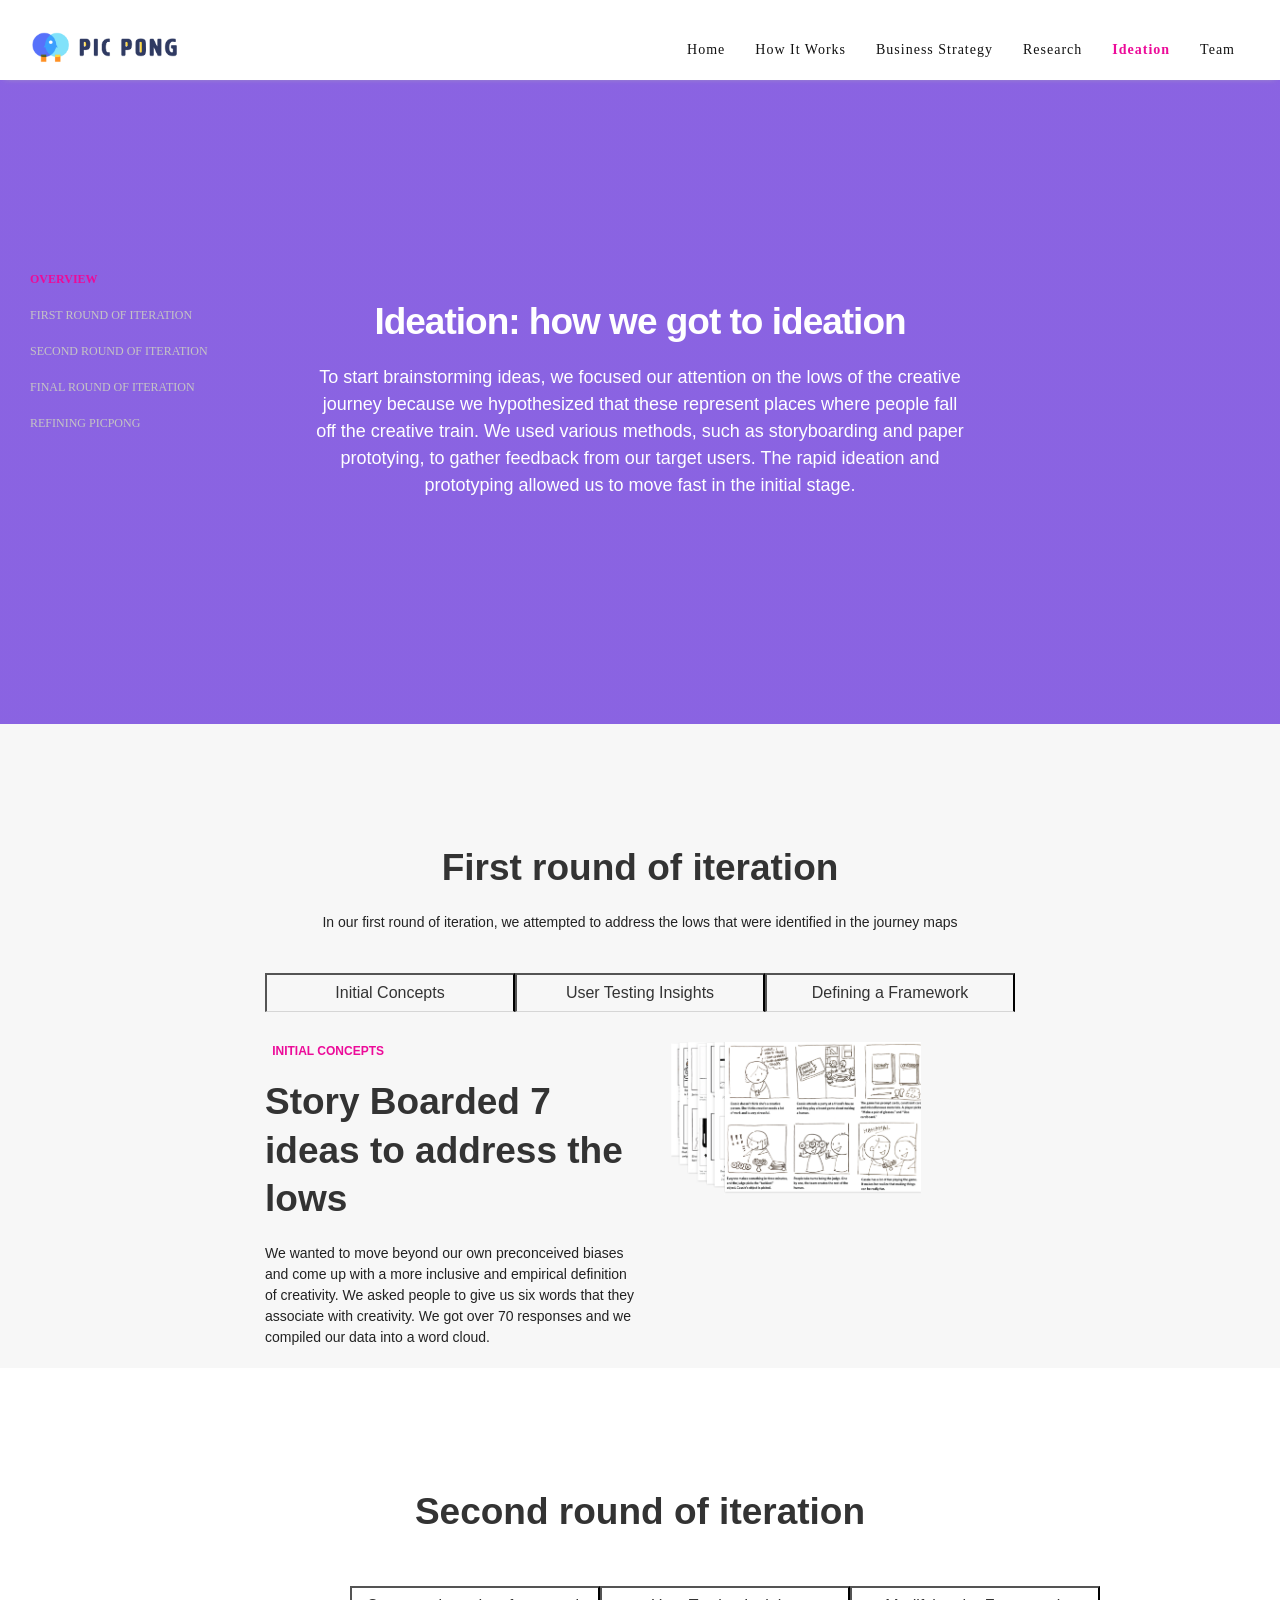
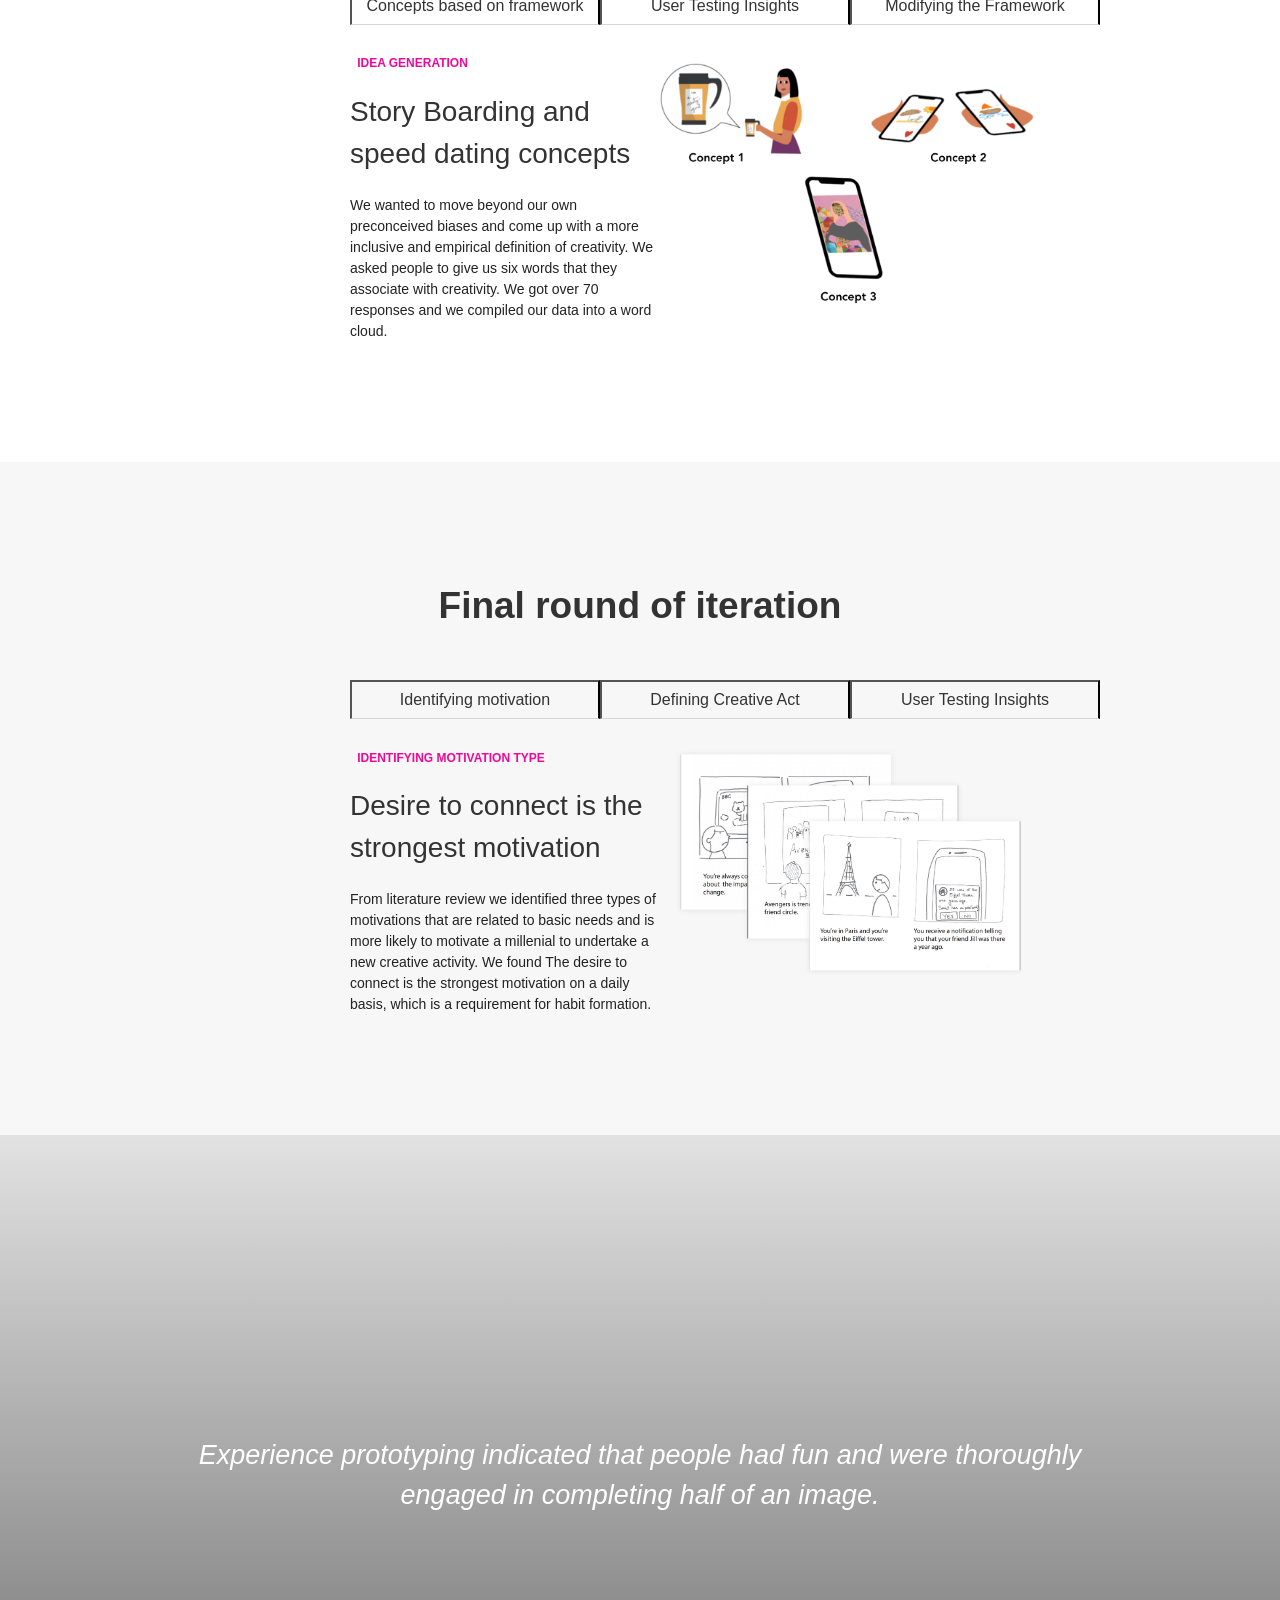
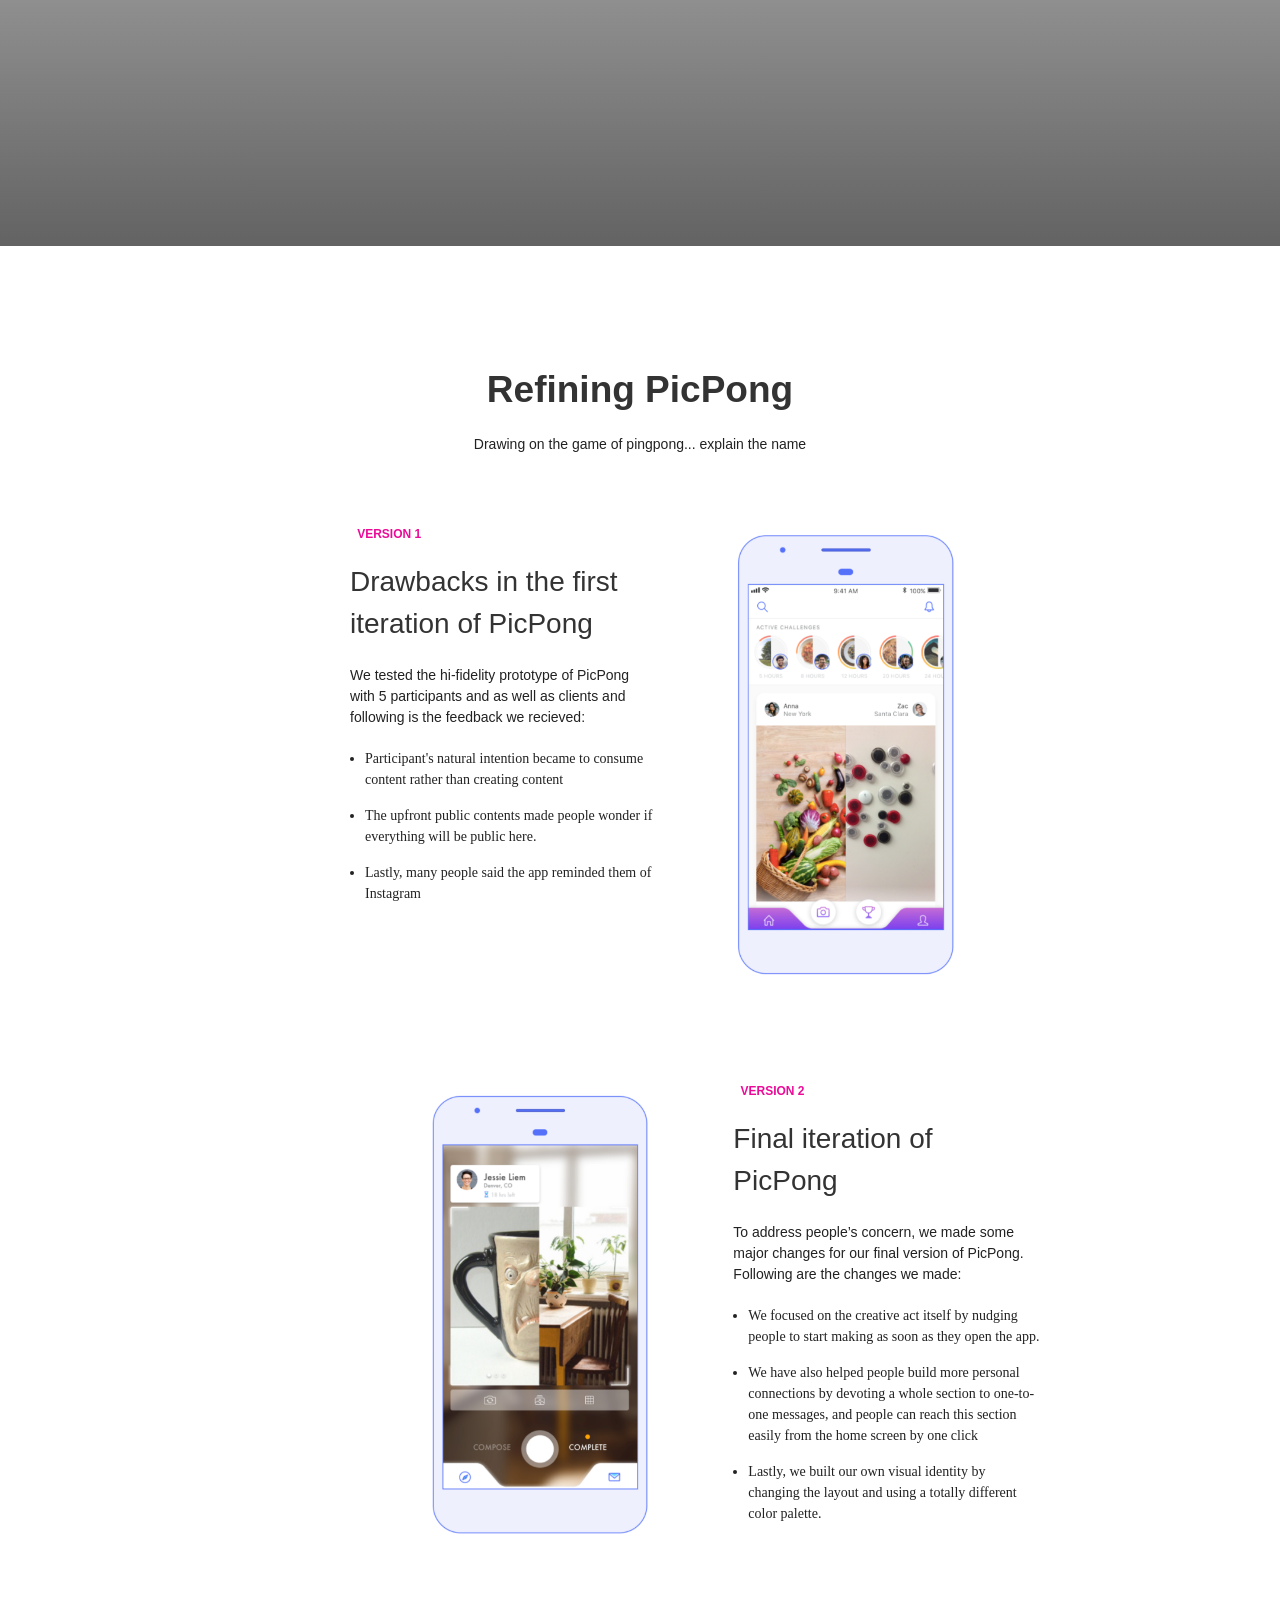
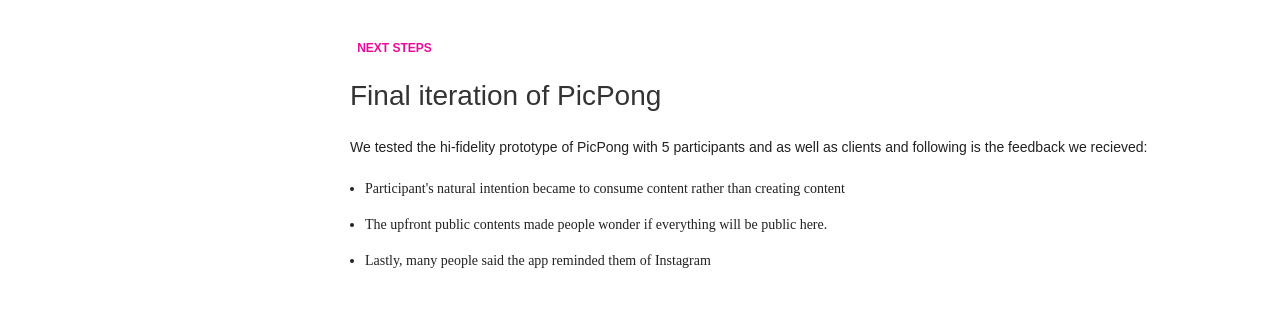
==== commit 0b3ac93f: "Add files via upload" ====
--- a/ideation.html
+++ b/ideation.html
@@ -97,17 +97,17 @@
 
 
 <div id="first" class="grey">
+<div class="container">
         <div class="pitch text-center">
-              <div class="container">
                 <div class="pitch-intro">
                           <h1 class="wow fadeInDown" data-wow-delay="0.2s">First round of iteration</h1>
-          <p class="wow fadeInDown" data-wow-delay="0.2s"> In our first round of iteration, we attempted to address the lows that were identified in the journey map.</b></p> 
-                  </div>
-                  </div>
-                  </div>
-
-
-        <div class="split-features2 split-content second " style="padding-top: 20px; padding-bottom: 100px;">
+                           <p class="wow fadeInDown" data-wow-delay="0.2s"> In our first round of iteration, we attempted to address the lows that were identified in the journey maps</p> 
+                </div>
+           
+         </div>
+
+
+        <div class="pitch-intro" style="padding-top: 20px; padding-bottom: 100px;">
                   
 
  
@@ -125,7 +125,7 @@
 
                           
                       
-                                        <div class="col-md-4 nopadding" >
+                                        <div class="col-md-6 nopadding" >
                                       
                                   
 
@@ -151,14 +151,15 @@
                  <div id="Method2" class="w3-container city col-md-12 nopadding" style="display:none">
 
                      
-                                        <div class="col-md-4 nopadding" >
+                                        <div class="col-md-6 nopadding" >
                                       
                                   
 
                                            <p class="wow fadeInUp label"  >User Testing Insights</p>
-                                              <h1 class="wow fadeInUp">Speed dated with 15 participants</h1>
-                                              <p class="wow fadeInUp"> 
-                                                  We wanted to move beyond our own preconceived biases and come up with a more inclusive and empirical definition of creativity. We asked people to give us six words that they associate with creativity. We got over 70 responses and we compiled our data into a word cloud.
+                                              <h1 class="wow fadeInUp">Concepts weren't habit forming</h1>
+                                              <p class="wow fadeInUp"> 
+                                                  When we showed people the seven storyboards, they recognized that although many of the ideas were interesting to play with initially, they may not continue using the products after the novelty effect faded.
+
                                                   </p>
                                          </div>
                                         <div class="col-md-5  nopadding">
@@ -173,7 +174,7 @@
                   <div id="Method3" class="w3-container city col-md-12 nopadding" style="display:none">
 
                   
-                                        <div class="col-md-4 nopadding" >
+                                        <div class="col-md-6 nopadding" >
                                       
                                   
 
@@ -191,8 +192,15 @@
                     </div>
 
 
-    </div>
-    </div>
+      </div>
+      </div>
+ </div>
+
+
+
+
+
+
 
 
 
@@ -255,7 +263,8 @@
                                            <p class="wow fadeInUp label">User Testing Insights</p>
                                               <h1 class="wow fadeInUp">Story Boarding and speed dating concepts</h1>
                                               <p class="wow fadeInUp"> 
-                                                  We wanted to move beyond our own preconceived biases and come up with a more inclusive and empirical definition of creativity. We asked people to give us six words that they associate with creativity. We got over 70 responses and we compiled our data into a word cloud.
+                                                 When we presented the three concepts with our target users and clients, we realized that since our target users can be intimidated by the idea of creating something, a simple creative product may not even get them onboard. We need to add a “hook” to get our target users start using our product, thus we turned to more research on basic human needs.
+
                                                   </p>
                                          </div>
                                         <div class="col-md-5  nopadding">
@@ -378,7 +387,8 @@
                                            <p class="wow fadeInUp label"  >User Testing Insights</p>
                                               <h1 class="wow fadeInUp">"I see myself using PicPong"</h1>
                                               <p class="wow fadeInUp"> 
-                                                  We wanted to move beyond our own preconceived biases and come up with a more inclusive and empirical definition of creativity. We asked people to give us six words that they associate with creativity. We got over 70 responses and we compiled our data into a word cloud.
+                                                 When we tested the three creative acts, people were especially enthusiastic about the half-and-half image idea and had lost of fun experimenting with it.  The user testing also revealed that the image quality really mattered for people and they wanted to see more inspirations to help them complete the image in a fun way.
+
                                                   </p>
                                          </div>
                                         <div class="col-md-5  nopadding">
--- a/css/about.css
+++ b/css/about.css
@@ -1597,7 +1597,7 @@
 
 #affinityanalysis{
 	margin-top: 200px;
-	background: linear-gradient(rgba(195, 195, 195, 0.23), rgba(255, 255, 255, 0.6)), url(../images/affinitydiagramming.png) no-repeat center center;
+	background: linear-gradient(rgba(0, 0, 0, 0.6), rgba(71, 71, 71, 0.6)), url(../images/affinitydiagramming.png) no-repeat center center;
 }
 
 #usertesting{
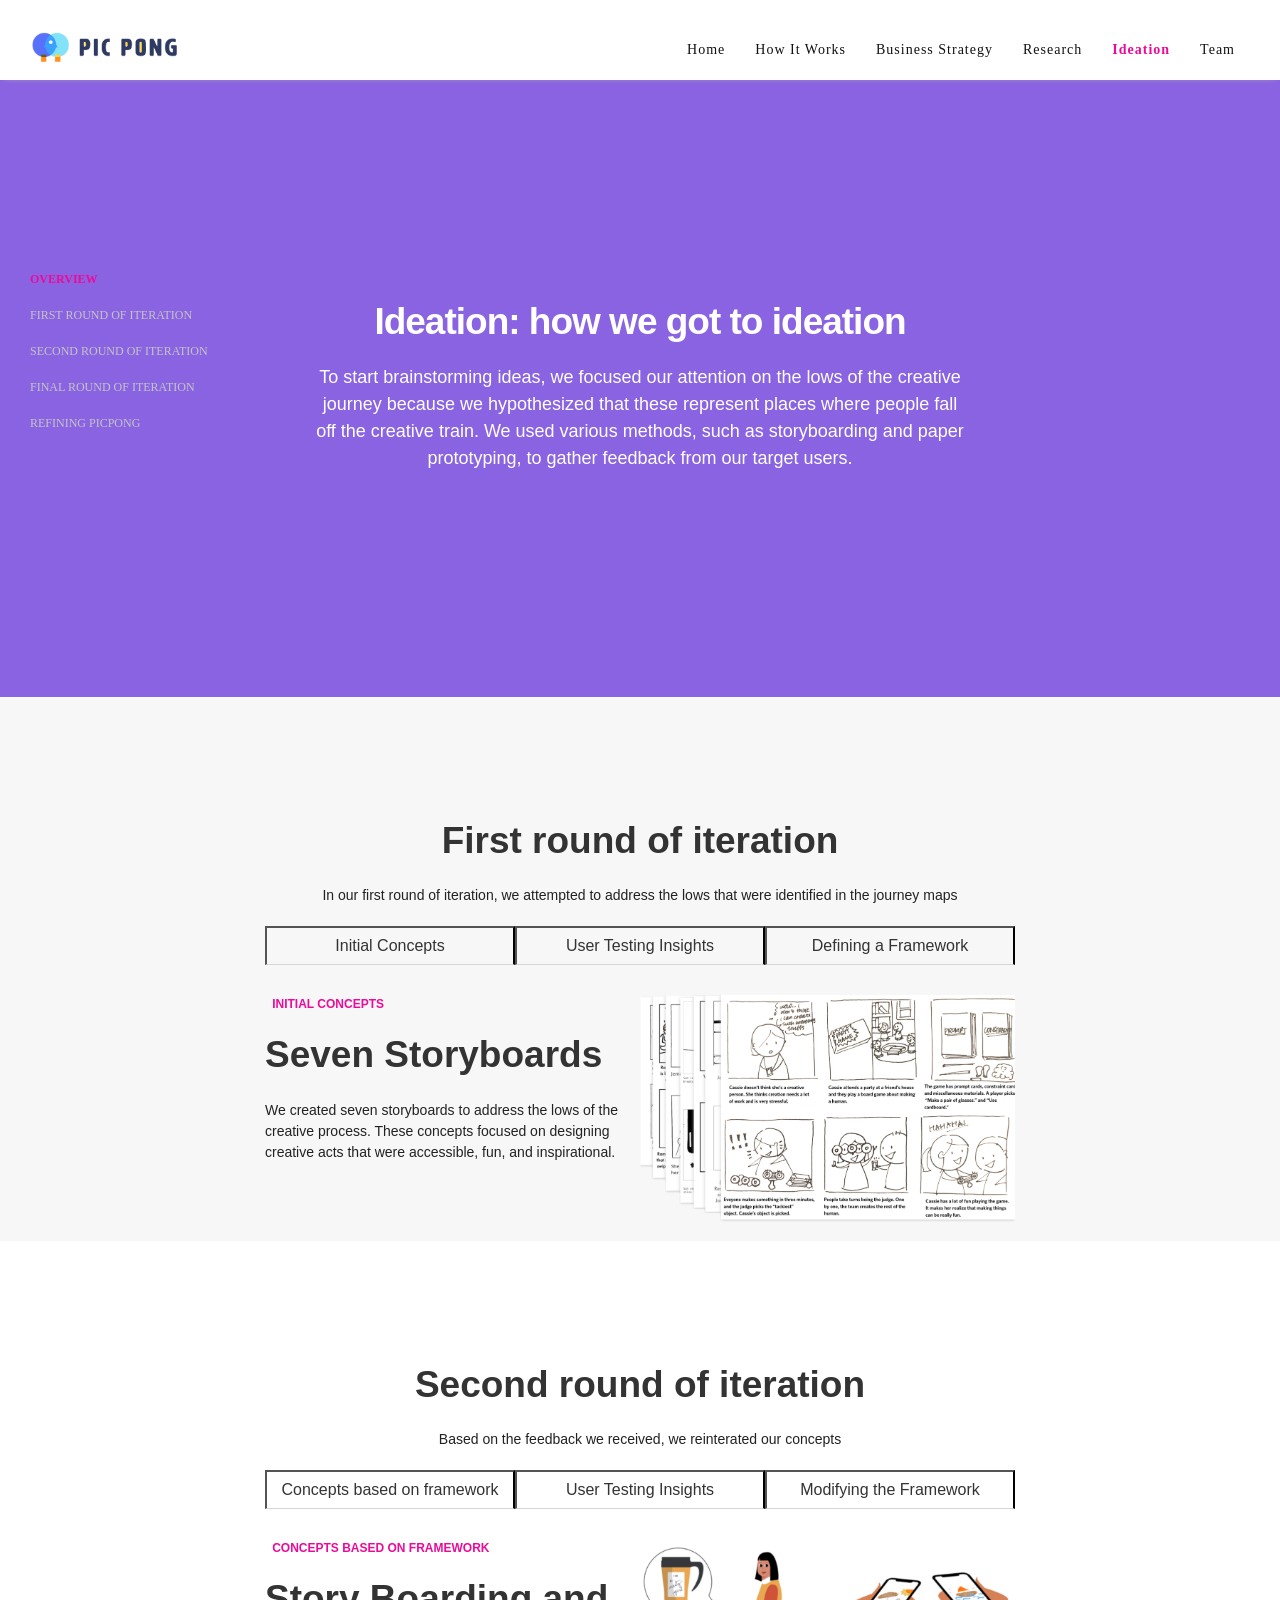
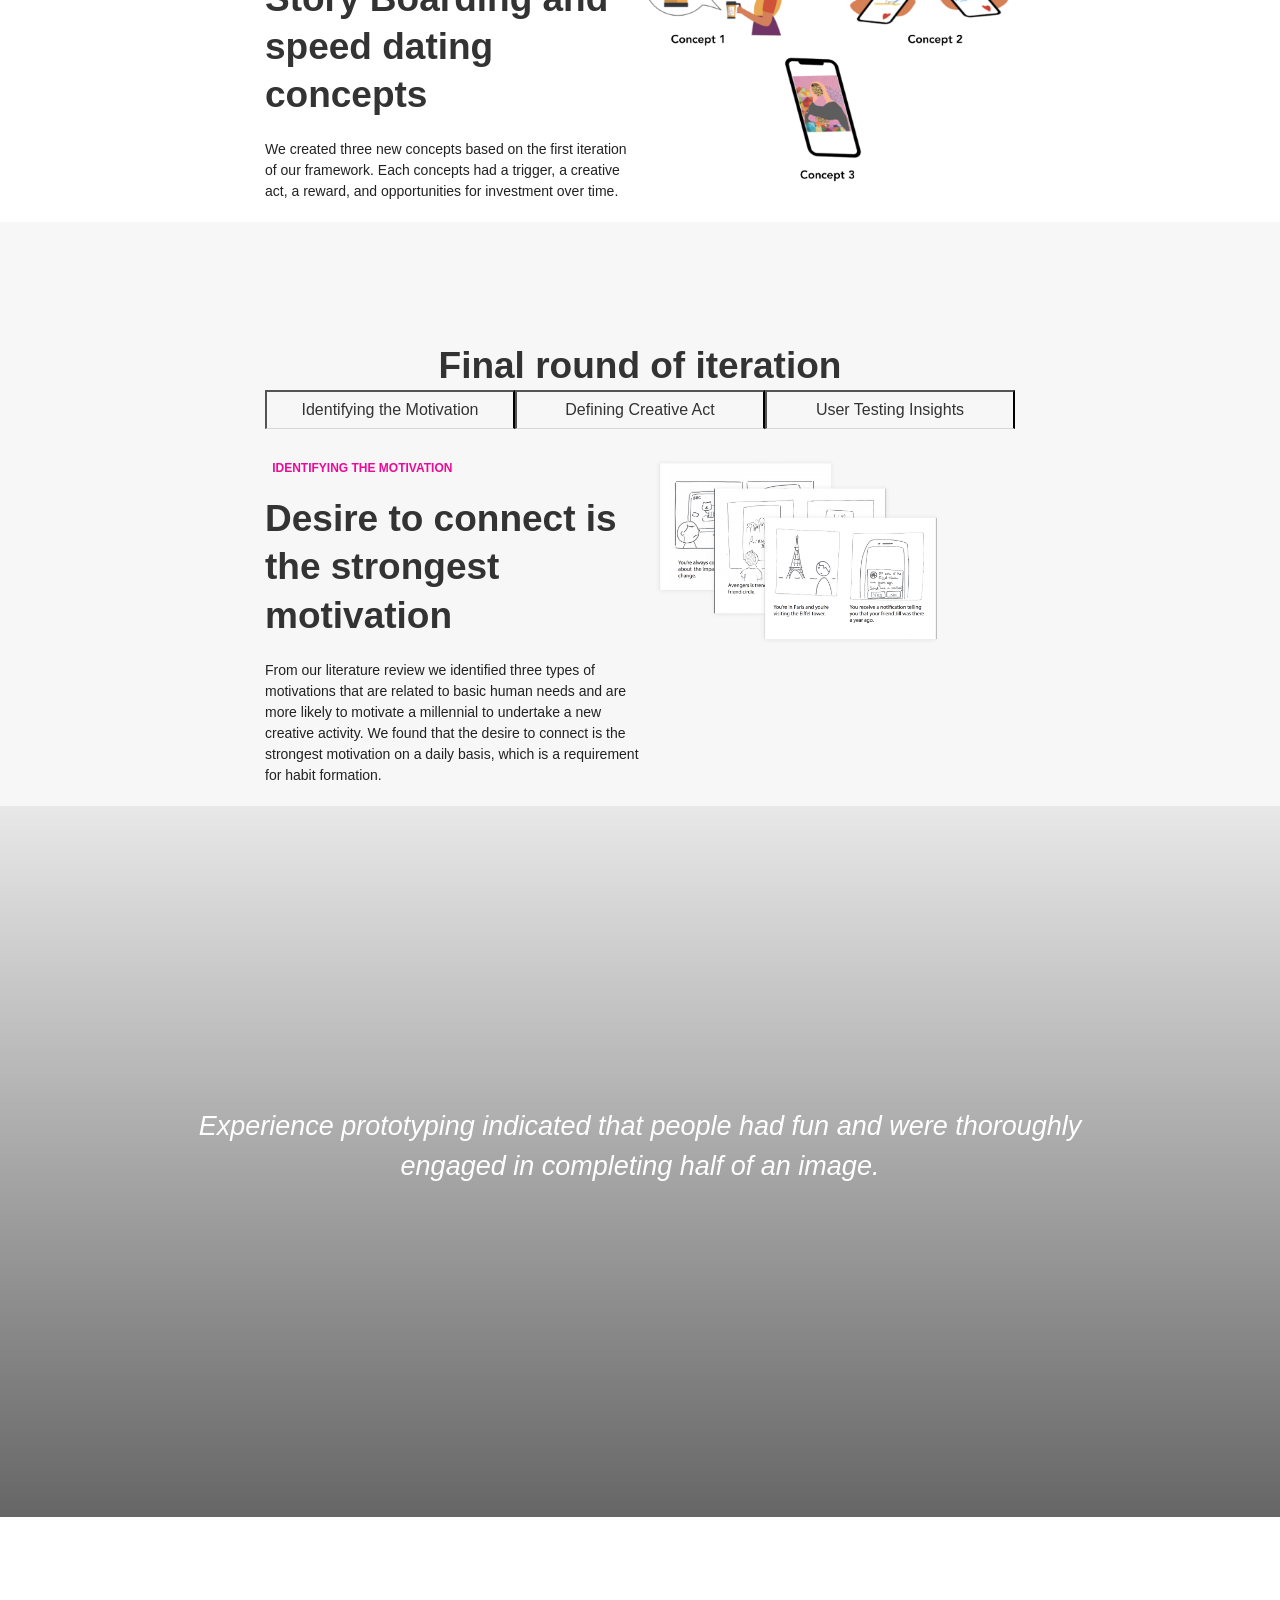
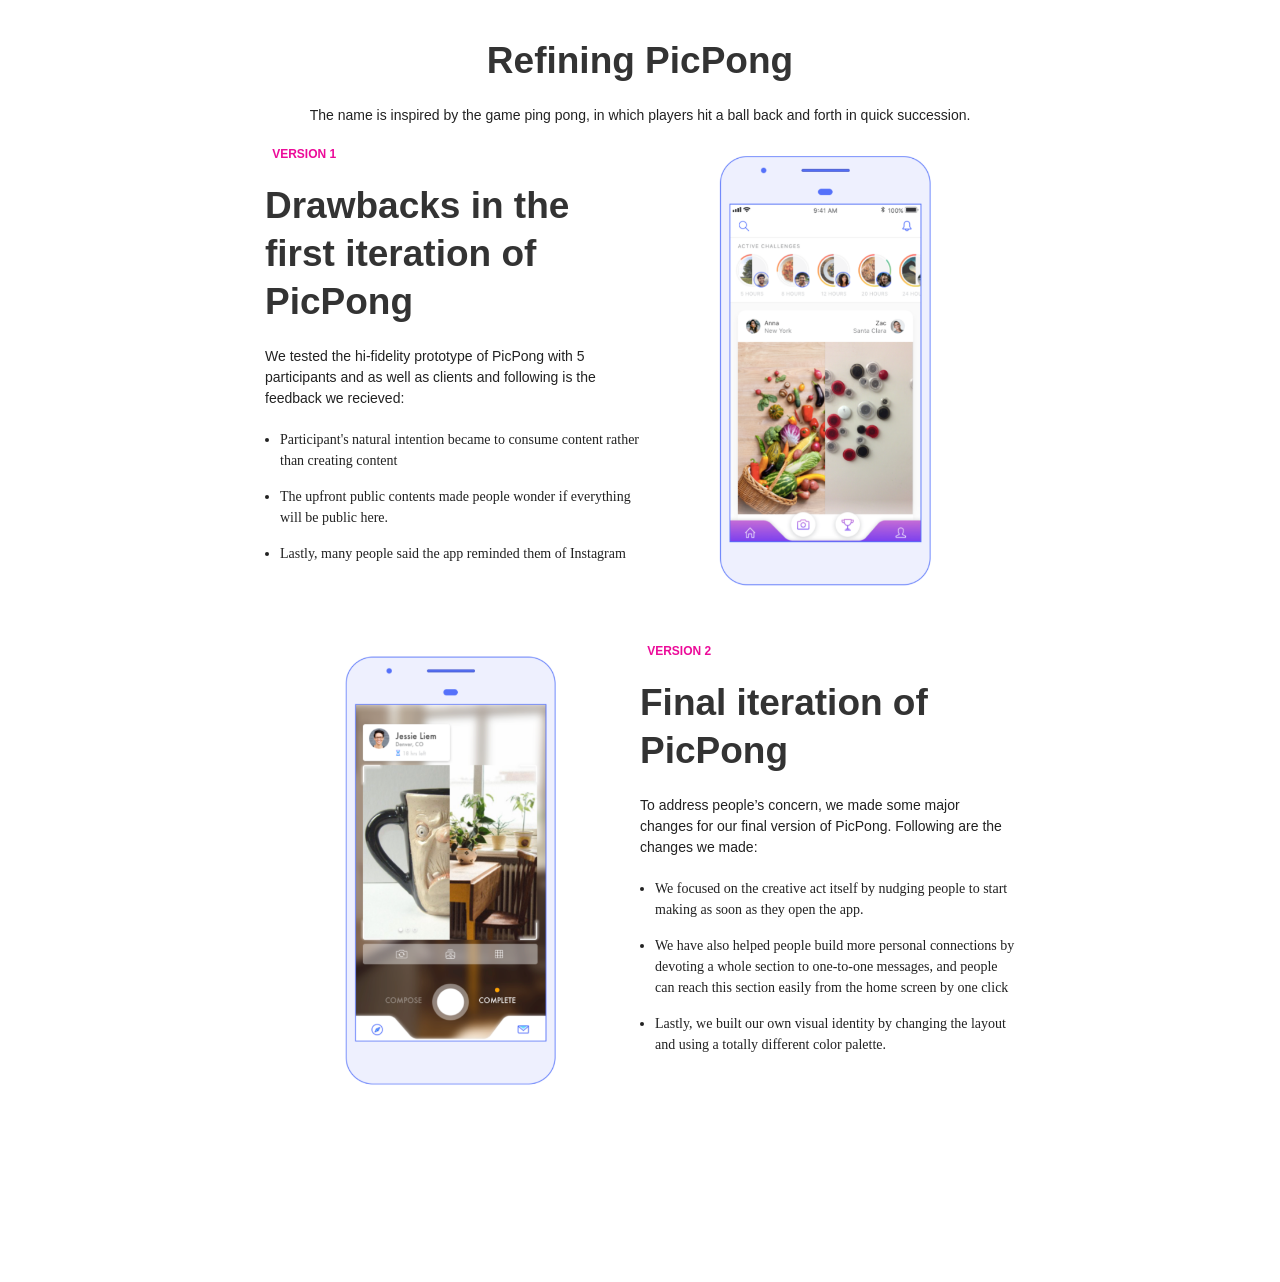
==== commit 29c68dcd: "Add files via upload" ====
--- a/ideation.html
+++ b/ideation.html
@@ -37,7 +37,7 @@
             <li><a class="page-scroll" href="strategy.html">Business Strategy</a></li>
             <li><a class="page-scroll" href="research.html">Research</a></li>
             <li><a class="page-scroll highlight" href="ideation.html">Ideation</a></li>
-            <li><a class="page-scroll" href="#contact">Team</a></li>
+            <li><a class="page-scroll" href="team.html">Team</a></li>
       </div>
     </nav>
     <!-- /.navbar-collapse --> 
@@ -55,7 +55,7 @@
                 <ul>
                   <li><a href="#ideation" class="active">Overview</a></li>
                   <li><a class="scroll" href="#first" >First round of iteration</a></li>
-                  <li><a class="scroll" href="#second">Second round of iteration</a></li>
+                  <li><a class="scroll" href="#secondish">Second round of iteration</a></li>
                    <li><a class="scroll" href="#third">Final round of iteration</a></li>
                   
                   <li><a class="scroll" href="#refine">Refining Picpong</a></li>
@@ -82,7 +82,7 @@
           <div class="hero-content">
             <h1 class="wow fadeInUp" data-wow-delay="0.1s"> Ideation: how we got to ideation 
             </h1>
-             <p class="wow fadeInUp" data-wow-delay="0.1s">  To start brainstorming ideas, we focused our attention on the lows of the creative journey because we hypothesized that these represent places where people fall off the creative train. We used various methods, such as storyboarding and paper prototying, to gather feedback from our target users. The rapid ideation and prototyping allowed us to move fast in the initial stage. </p>
+             <p class="wow fadeInUp" data-wow-delay="0.1s">  To start brainstorming ideas, we focused our attention on the lows of the creative journey because we hypothesized that these represent places where people fall off the creative train. We used various methods, such as storyboarding and paper prototyping, to gather feedback from our target users. </p>
          
          </div>
       </div>
@@ -107,7 +107,7 @@
          </div>
 
 
-        <div class="pitch-intro" style="padding-top: 20px; padding-bottom: 100px;">
+        <div class="pitch-intro" >
                   
 
  
@@ -130,13 +130,13 @@
                                   
 
                                            <p class="wow fadeInUp label">Initial Concepts</p>
-                                              <h1 class="wow fadeInUp">Story Boarded 7 ideas to address the lows</h1>
-                                              <p class="wow fadeInUp"> 
-                                                  We wanted to move beyond our own preconceived biases and come up with a more inclusive and empirical definition of creativity. We asked people to give us six words that they associate with creativity. We got over 70 responses and we compiled our data into a word cloud.
-                                                  </p>
-                                         </div>
-                                        <div class="col-md-5   nopadding" >
-                                        <div class="split-image"> <img class="img-responsive wow" src="images/ideation1.png" alt="Image"  style="max-width: 80%;"/> </div> 
+                                              <h1 class="light wow fadeInUp">Seven Storyboards</h1>
+                                              <p class="wow fadeInUp"> 
+                                                We created seven storyboards to address the lows of the creative process. These concepts focused on designing creative acts that were accessible, fun, and inspirational.
+                                                  </p>
+                                         </div>
+                                        <div class="col-md-6   nopadding" >
+                                        <div class="split-image"> <img class="img-responsive wow" src="images/ideation1.png" alt="Image"  "/> </div> 
 
                                           </div>
                         
@@ -151,19 +151,18 @@
                  <div id="Method2" class="w3-container city col-md-12 nopadding" style="display:none">
 
                      
-                                        <div class="col-md-6 nopadding" >
+                                        <div class="col-md-6" >
                                       
                                   
 
                                            <p class="wow fadeInUp label"  >User Testing Insights</p>
-                                              <h1 class="wow fadeInUp">Concepts weren't habit forming</h1>
+                                              <h1 class="light wow fadeInUp">Need for Motivation</h1>
                                               <p class="wow fadeInUp"> 
                                                   When we showed people the seven storyboards, they recognized that although many of the ideas were interesting to play with initially, they may not continue using the products after the novelty effect faded.
-
-                                                  </p>
-                                         </div>
-                                        <div class="col-md-5  nopadding">
-                                        <div class="split-image"> <img class="img-responsive wow" src="images/ideation2.png" alt="Image" style="max-width: 80%;" /> </div> 
+                                                  </p>
+                                         </div>
+                                        <div class="col-md-6  nopadding">
+                                        <div class="split-image"> <img class="img-responsive wow" src="images/ideation2.png" alt="Image" /> </div> 
 
                                           </div>
 
@@ -179,12 +178,12 @@
                                   
 
                                            <p class="wow fadeInUp label"  >Defining a framework</p>
-                                              <h1 class="wow fadeInUp">Adopted Habit-Forming framework </h1>
-                                              <p class="wow fadeInUp"> 
-                                                  We wanted to move beyond our own preconceived biases and come up with a more inclusive and empirical definition of creativity. We asked people to give us six words that they associate with creativity. We got over 70 responses and we compiled our data into a word cloud.
-                                                  </p>
-                                         </div>
-                                        <div class="col-md-5  nopadding">
+                                              <h1 class="light wow fadeInUp">Creating a Habit-Forming Model </h1>
+                                              <p class="wow fadeInUp"> 
+                                                 We used our research into habit formation to come up with a framework for building habit-forming products. This framework had four tenets - trigger, creative act, reward, and investment.
+                                                  </p>
+                                         </div>
+                                        <div class="col-md-6  nopadding">
                                         <div class="split-image"> <img class="img-responsive wow" src="images/ideation3.png" alt="Image" /> </div> 
 
                                           </div>
@@ -193,29 +192,31 @@
 
 
       </div>
-      </div>
+
  </div>
-
-
-
-
-
-
-
-
-
-<div id="second" >
+ </div>
+
+
+
+
+
+
+
+
+
+<div id="secondish" >
+      <div class="container">
 <div class="pitch text-center">
-      <div class="container">
+
         <div class="pitch-intro">
                   <h1 class="wow fadeInDown" data-wow-delay="0.2s">Second round of iteration</h1>
-                <!--  <p class="wow fadeInDown" data-wow-delay="0.2s"> The previous studies as well as few additional speeddating sessions established that staying connected with others is a strong motivation for millenials to undertake any creative act. So next, we sought out to refine the creative act that one would engage in. <b>The goal of the creative act is as follows: </b></p> -->
-                  </div>
-                  </div>
-                  </div>
-
-
-        <div class="split-features2 split-content second " style="padding-top: 50px; padding-bottom: 100px;"">
+                <p class="wow fadeInDown" data-wow-delay="0.2s"> Based on the feedback we received, we reinterated our concepts</p> 
+                  </div>
+                  </div>
+          
+
+
+        <div class="pitch-intro " >
          <div class="wow fadeInUp pitch-intro col-md-12 nopadding" >
            
             <button class="w3-bar-item w3-button col-md-4" onclick="openSecond('Method4')">Concepts based on framework</button>
@@ -230,66 +231,66 @@
 
                           
                       
-                                        <div class="col-md-4 nopadding" >
-                                      
-                                  
-
-                                           <p class="wow fadeInUp label">Idea generation</p>
-                                              <h1 class="wow fadeInUp">Story Boarding and speed dating concepts</h1>
+                                        <div class="col-md-6 nopadding" >
+                                      
+                                  
+
+                                           <p class="wow fadeInUp label">Concepts based on Framework</p>
+                                              <h1 class="light wow fadeInUp">Story Boarding and speed dating concepts</h1>
+                                              <p class="wow fadeInUp"> 
+                                                 We created three new concepts based on the first iteration of our framework. Each concepts had a trigger, a creative act, a reward, and opportunities for investment over time.
+                                                  </p>
+                                         </div>
+                                        <div class="col-md-6   nopadding" >
+                                        <div class="split-image"> <img class="img-responsive wow" src="images/ideation4.png" alt="Image"  /> </div> 
+
+                                          </div>
+                        
+                  </div>
+
+                 
+
+                  
+
+      
+
+                 <div id="Method5" class="w3-container city2 col-md-12 nopadding" style="display:none">
+
+                     
+                                        <div class="col-md-6 nopadding" >
+                                      
+                                  
+
+                                           <p class="wow fadeInUp label">User Testing Insights</p>
+                                              <h1 class="light wow fadeInUp">Story Boarding and speed dating concepts</h1>
+                                              <p class="wow fadeInUp"> 
+                                                 When we presented the three concepts to our target users and clients, we realized that since our target users can be intimidated by the idea of creating something, a simple creative product may not even get them onboard. We needed to add a “hook” to get our target users to start using our product. So we turned to more research on basic human needs.
+
+                                                  </p>
+                                         </div>
+                                        <div class="col-md-6  nopadding">
+                                        <div class="split-image"> <img class="img-responsive wow" src="images/ideation5.png" alt="Image" " /> </div> 
+
+                                          </div>
+
+                  </div>
+
+
+
+                  <div id="Method6" class="w3-container city2 col-md-12 nopadding" style="display:none">
+
+                  
+                                        <div class="col-md-6 nopadding" >
+                                      
+                                  
+
+                                           <p class="wow fadeInUp label"  >Modifying the Framework</p>
+                                              <h1 class="light wow fadeInUp">Introducing Motivation into the Framework</h1>
                                               <p class="wow fadeInUp"> 
                                                   We wanted to move beyond our own preconceived biases and come up with a more inclusive and empirical definition of creativity. We asked people to give us six words that they associate with creativity. We got over 70 responses and we compiled our data into a word cloud.
                                                   </p>
                                          </div>
-                                        <div class="col-md-5   nopadding" >
-                                        <div class="split-image"> <img class="img-responsive wow" src="images/ideation4.png" alt="Image"  /> </div> 
-
-                                          </div>
-                        
-                  </div>
-
-                 
-
-                  
-
-      
-
-                 <div id="Method5" class="w3-container city2 col-md-12 nopadding" style="display:none">
-
-                     
-                                        <div class="col-md-4 nopadding" >
-                                      
-                                  
-
-                                           <p class="wow fadeInUp label">User Testing Insights</p>
-                                              <h1 class="wow fadeInUp">Story Boarding and speed dating concepts</h1>
-                                              <p class="wow fadeInUp"> 
-                                                 When we presented the three concepts with our target users and clients, we realized that since our target users can be intimidated by the idea of creating something, a simple creative product may not even get them onboard. We need to add a “hook” to get our target users start using our product, thus we turned to more research on basic human needs.
-
-                                                  </p>
-                                         </div>
-                                        <div class="col-md-5  nopadding">
-                                        <div class="split-image"> <img class="img-responsive wow" src="images/ideation5.png" alt="Image" style="max-width: 80%;" /> </div> 
-
-                                          </div>
-
-                  </div>
-
-
-
-                  <div id="Method6" class="w3-container city2 col-md-12 nopadding" style="display:none">
-
-                  
-                                        <div class="col-md-4 nopadding" >
-                                      
-                                  
-
-                                           <p class="wow fadeInUp label"  >Modifying the Framework</p>
-                                              <h1 class="wow fadeInUp">Introducing Motivation in the Framework</h1>
-                                              <p class="wow fadeInUp"> 
-                                                  We wanted to move beyond our own preconceived biases and come up with a more inclusive and empirical definition of creativity. We asked people to give us six words that they associate with creativity. We got over 70 responses and we compiled our data into a word cloud.
-                                                  </p>
-                                         </div>
-                                        <div class="col-md-5  nopadding">
+                                        <div class="col-md-6  nopadding">
                                         <div class="split-image"> <img class="img-responsive wow" src="images/ideation6.png" alt="Image" /> </div> 
 
                                           </div>
@@ -299,7 +300,7 @@
 
 
 
-                 
+               </div>          
 
     </div>
     </div>
@@ -307,20 +308,21 @@
 
 
     <div id="third" class="grey">
+    <div class="container">
 <div class="pitch text-center">
-      <div class="container">
+      
         <div class="pitch-intro">
                   <h1 class="wow fadeInDown" data-wow-delay="0.2s">Final round of iteration</h1>
                 <!--  <p class="wow fadeInDown" data-wow-delay="0.2s"> The previous studies as well as few additional speeddating sessions established that staying connected with others is a strong motivation for millenials to undertake any creative act. So next, we sought out to refine the creative act that one would engage in. <b>The goal of the creative act is as follows: </b></p> -->
                   </div>
                   </div>
-                  </div>
-
-
-        <div class="split-features2 split-content second " style="padding-top: 50px; padding-bottom: 100px;"">
+           
+
+
+        <div class="pitch-intro ">
          <div class="wow fadeInUp pitch-intro col-md-12 nopadding" >
            
-            <button class="w3-bar-item w3-button col-md-4" onclick="openThird('Method7')">Identifying motivation</button>
+            <button class="w3-bar-item w3-button col-md-4" onclick="openThird('Method7')">Identifying the Motivation</button>
             <button class="w3-bar-item w3-button col-md-4" onclick="openThird('Method8')">Defining Creative Act</button>
             <button class="w3-bar-item w3-button col-md-4" onclick="openThird('Method9')">User Testing Insights</button>
           </div>
@@ -332,14 +334,14 @@
 
                           
                       
-                                        <div class="col-md-4 nopadding" >
-                                      
-                                  
-
-                                           <p class="wow fadeInUp label">Identifying motivation type</p>
-                                              <h1 class="wow fadeInUp">Desire to connect is the strongest motivation</h1>
-                                              <p class="wow fadeInUp"> 
-                                                  From literature review we identified three types of motivations that are related to basic needs and is more likely to motivate a millenial to undertake a new creative activity. We found The desire to connect is the strongest motivation on a daily basis, which is a requirement for habit formation.
+                                        <div class="col-md-6 nopadding" >
+                                      
+                                  
+
+                                           <p class="wow fadeInUp label">Identifying the Motivation</p>
+                                              <h1 class="light wow fadeInUp">Desire to connect is the strongest motivation</h1>
+                                              <p class="wow fadeInUp"> 
+                                                  From our literature review we identified three types of motivations that are related to basic human needs and are more likely to motivate a millennial to undertake a new creative activity. We found that the desire to connect is the strongest motivation on a daily basis, which is a requirement for habit formation.
                                                   </p>
                                          </div>
                                         <div class="col-md-5   nopadding" >
@@ -358,14 +360,14 @@
                  <div id="Method8" class="w3-container city3 col-md-12 nopadding" style="display:none">
 
                      
-                                        <div class="col-md-4 nopadding" >
+                                        <div class="col-md-6 nopadding" >
                                       
                                   
 
                                            <p class="wow fadeInUp label"  >Defining Creative Act</p>
-                                              <h1 class="wow fadeInUp">Testing different creative acts</h1>
-                                              <p class="wow fadeInUp"> 
-                                                 The previous studies as well as few additional speeddating sessions established that staying connected with others is a strong motivation for millenials to undertake any creative act. So next, we sought out to refine the creative act that one would engage in.
+                                              <h1 class="light wow fadeInUp">Testing different creative acts</h1>
+                                              <p class="wow fadeInUp"> 
+                                                 The previous studies as well as a few additional speed dating sessions established that staying connected with others is a strong motivation for millennials to undertake any creative act. So next, we set out to find the ideal creative act that could fulfill their desire to feel connected with other people.
                                                   </p>
                                          </div>
                                         <div class="col-md-5  nopadding">
@@ -380,19 +382,19 @@
                   <div id="Method9" class="w3-container city3 col-md-12 nopadding" style="display:none">
 
                   
-                                        <div class="col-md-4 nopadding" >
+                                        <div class="col-md-6 nopadding" >
                                       
                                   
 
                                            <p class="wow fadeInUp label"  >User Testing Insights</p>
-                                              <h1 class="wow fadeInUp">"I see myself using PicPong"</h1>
-                                              <p class="wow fadeInUp"> 
-                                                 When we tested the three creative acts, people were especially enthusiastic about the half-and-half image idea and had lost of fun experimenting with it.  The user testing also revealed that the image quality really mattered for people and they wanted to see more inspirations to help them complete the image in a fun way.
-
-                                                  </p>
-                                         </div>
-                                        <div class="col-md-5  nopadding">
-                                        <div class="split-image"> <img class="img-responsive wow" src="images/ideation9.png" alt="Image" style="max-width: 80%;"/> </div> 
+                                              <h1 class="light wow fadeInUp">"I see myself using PicPong"</h1>
+                                              <p class="wow fadeInUp"> 
+                                                When we tested the three creative acts, people were especially enthusiastic about the half-and-half image idea and had lots of fun experimenting with it. The user testing also revealed that the image quality really mattered for people and they wanted to see more inspirations to help them complete the image in a fun way.
+
+                                                  </p>
+                                         </div>
+                                        <div class="col-md-6  nopadding">
+                                        <div class="split-image"> <img class="img-responsive wow" src="images/ideation9.png" alt="Image" /> </div> 
 
                                           </div>
 
@@ -400,15 +402,16 @@
 
 
 
-
+       </div>
                  
 
+    </div>
     </div>
     
 <div class="feature-sub" id="bodystorming">
       <div class="container">
         <div class="sub-inner">
-          <h1 class="wow fadeInUp">Experience prototyping indicated that people had fun and were thoroughly engaged in completing half of an image.  </h1>
+          <h1 class="wow fadeInUp">Experience prototyping indicated that people had fun and were thoroughly engaged in completing half of an image. </h1>
       </div>
       </div>
     </div>
@@ -420,25 +423,25 @@
 
 
 
- <div id="refine" class=" pitch text-center">
-        <div class="container">
-                <div class="pitch-intro">
-                  <h1 class="wow fadeInDown" data-wow-delay="0.2s"> Refining PicPong</h1>
+ <div id="refine" class=" pitch ">
+        <div class="container" style="padding-bottom: 15%">
+                <div class="pitch-intro text-center">
+                  <h1 class="wow fadeInDown" data-wow-delay="0.2s"> Refining PicPong </h1>
                   <p class="wow fadeInUp"> 
-                   Drawing on the game of pingpong... explain the name
+                   The name is inspired by the game ping pong, in which players hit a ball back and forth in quick succession.
                    </p>
                   
                </div>
-        </div>
+   
  
 
 
-        <div class="split-features2 split-content second"  style="padding-top: 50px;">
-
-
-                  <div  class="w3-container city" >
-
-                          <div class="col-md-4 nopadding" >
+        <div class="pitch-intro"  ">
+
+
+                  <div  class="w3-container col-md-12"  style="padding: 0px 0px 50px 0;" >
+
+                          <div class="col-md-6 nopadding" >
                         
                     
 
@@ -454,7 +457,7 @@
                                       <li> Lastly, many people said the app reminded them of Instagram</li>
                                     </ul>
                           </div>
-                        <div class="col-md-5  nopadding">
+                        <div class="col-md-6  nopadding">
                               <div class="split-image"> <img class="img-responsive wow" src="images/version1.png" alt="Image" style="width: 60%;" /> </div> 
                         </div>
                   </div>
@@ -462,14 +465,15 @@
 
 
 
-          <div class="split-features2 split-content second"  style="padding-top: 50px;">
-               <div class="col-md-5  nopadding">
+          <div class="pitch-intro"  style="padding-top: 50px;">
+            
+
+                  <div  class="w3-container city" style="padding: 0px 0px 50px 0;" >
+                     <div class="col-md-6  nopadding">
                               <div class="split-image"> <img class="img-responsive wow" src="images/version2.png" alt="Image" style="width: 60%;" /> </div> 
                         </div>
 
-                  <div  class="w3-container city" >
-
-                          <div class="col-md-4 nopadding" >
+                          <div class="col-md-6 nopadding" >
                         
                     
 
@@ -489,34 +493,7 @@
                        
                   </div>
        </div>
-
-
-
-          <div  class="split-features2 split-content second"  style="padding-top: 50px;">
-             
-
-                  <div  class="w3-container city" >
-
-                          <div class=" nopadding" >
-                        
-                    
-
-                                 <p class="wow fadeInUp label">Next steps</p>
-                                    <h1 class="wow fadeInUp">Final iteration of PicPong</h1>
-                                    <p class="wow fadeInUp"> 
-                                        We tested the hi-fidelity prototype of PicPong with 5 participants and as well as clients and following is the feedback we recieved:
-                                        </p>
-
-                                    <ul>
-                                      <li> Participant's natural intention became to consume content rather than creating content</li>
-                                      <li> The upfront public contents made people wonder if everything will be public here.</li>
-                                      <li> Lastly, many people said the app reminded them of Instagram</li>
-                                    </ul>
-                          </div>
-                       
-                  </div>
-                    
-       </div>
+</div>
 
 
 
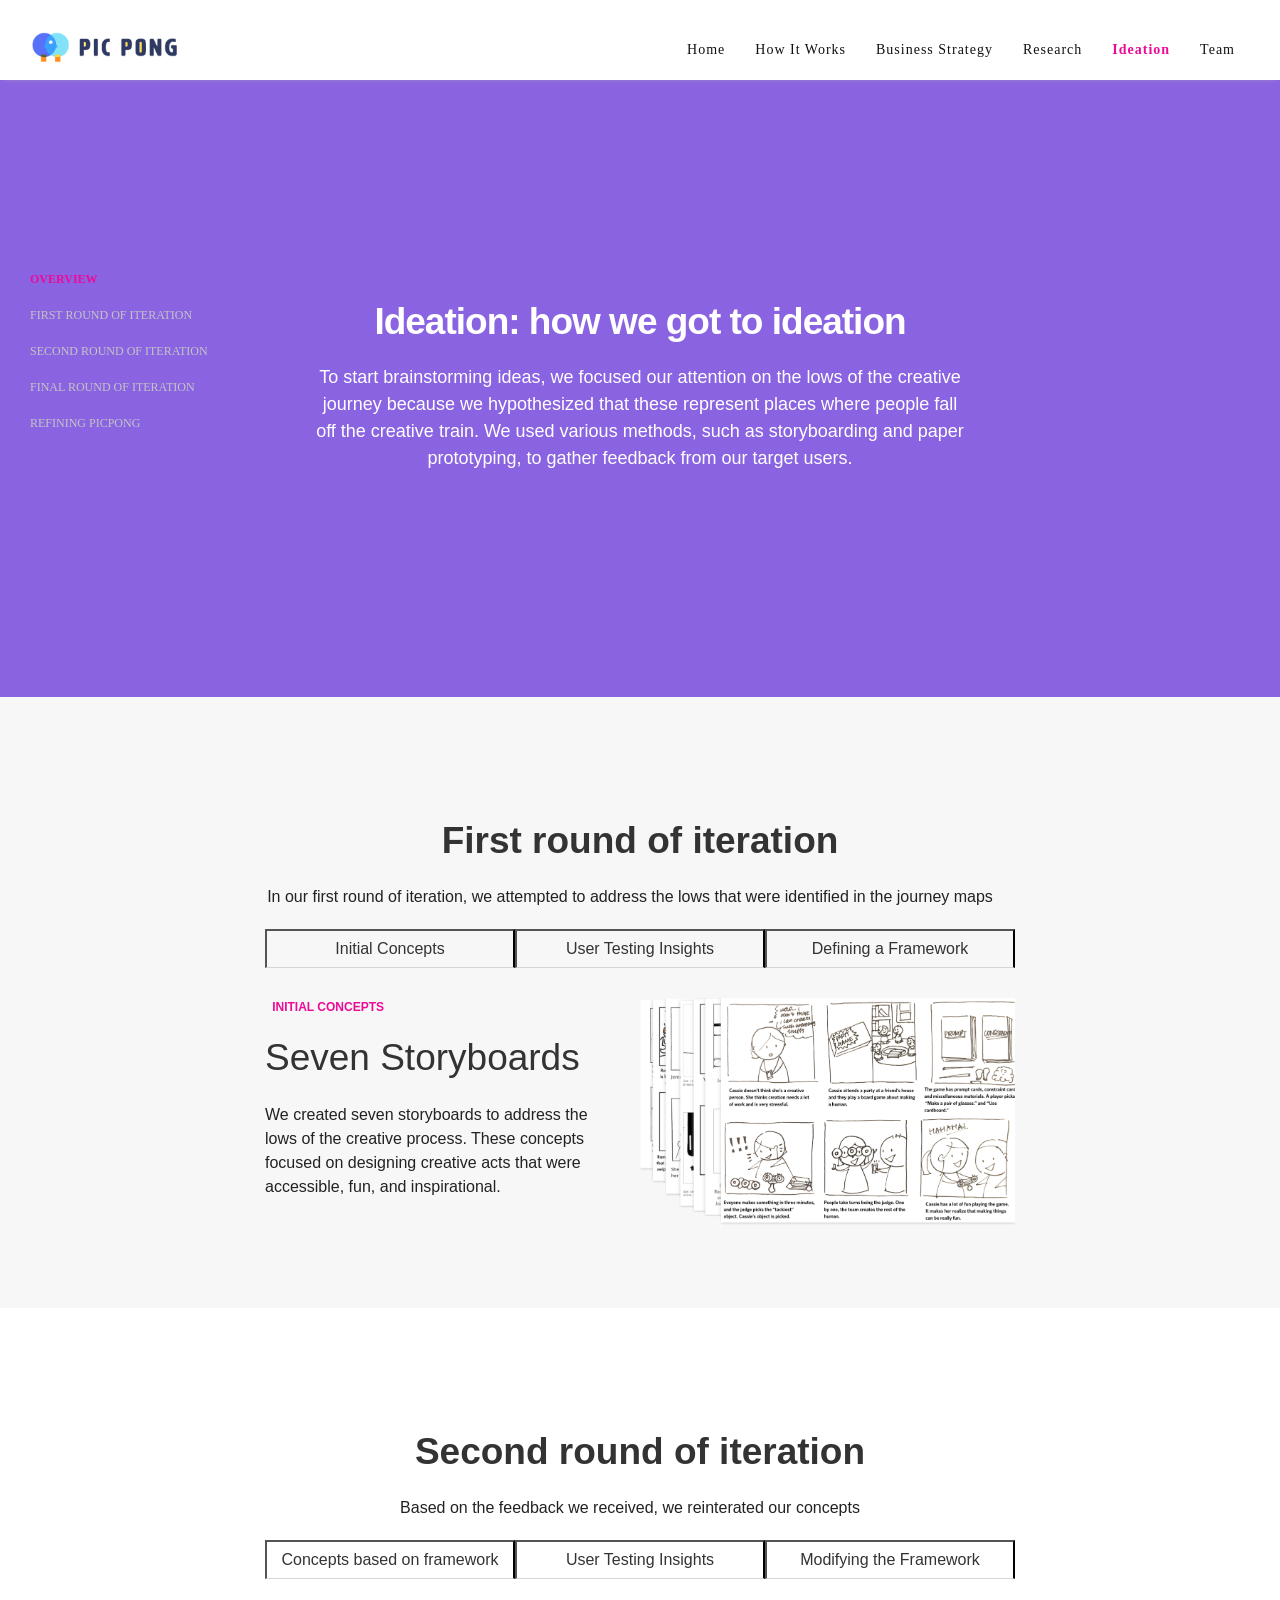
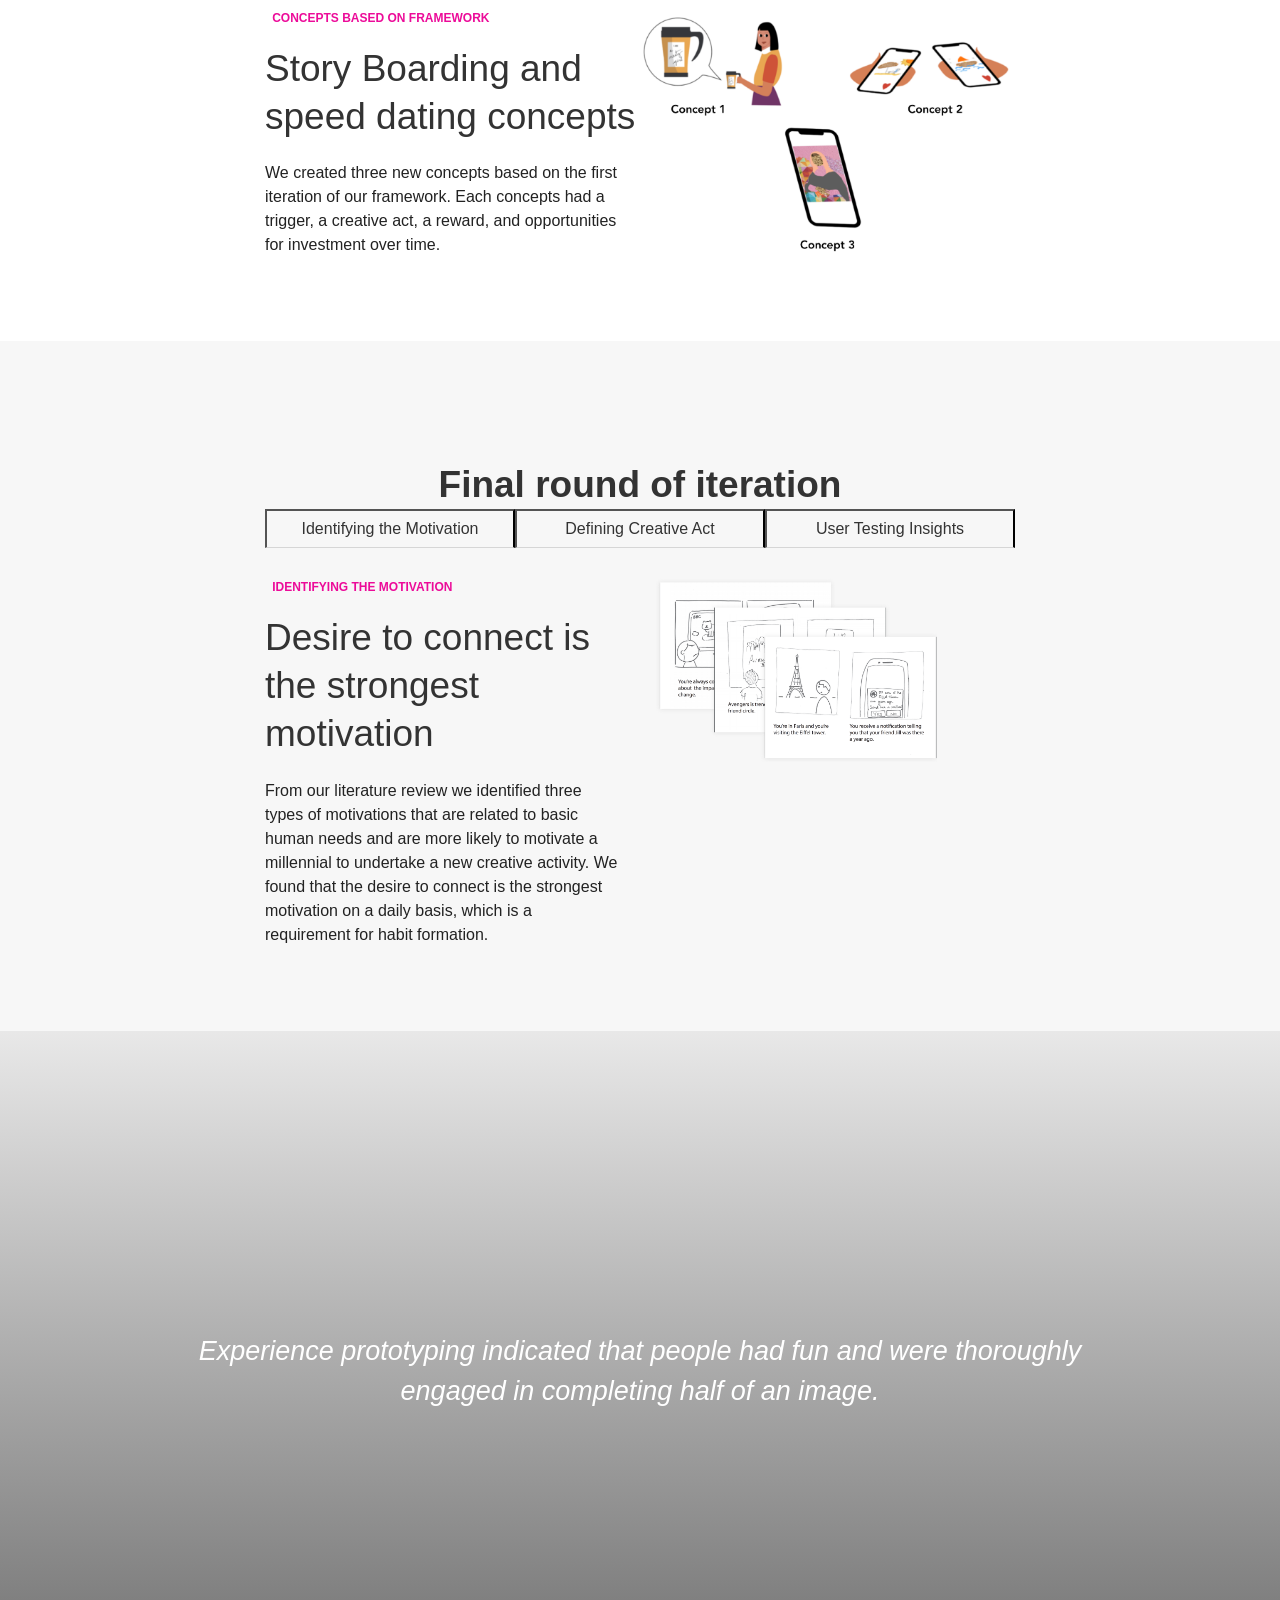
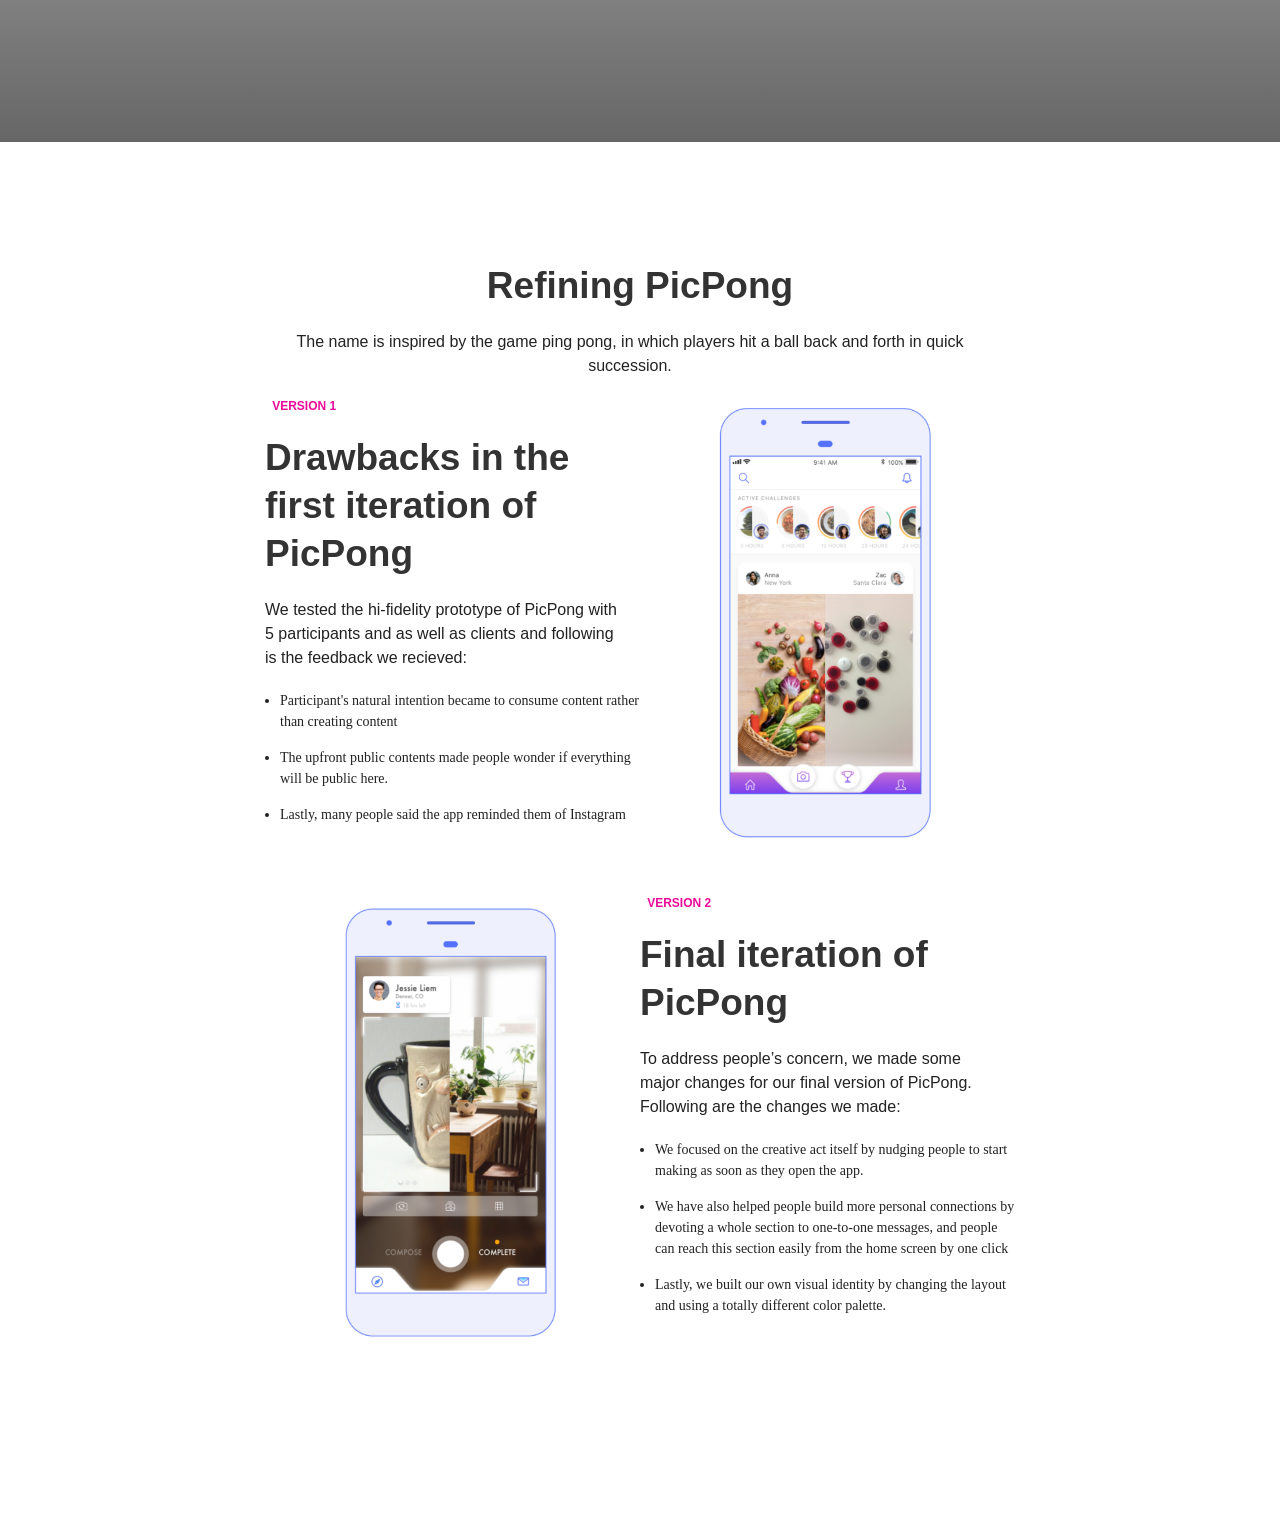
==== commit 21814505: "Update ideation.html" ====
--- a/ideation.html
+++ b/ideation.html
@@ -5,8 +5,7 @@
 <title>PicPong by Zest | Zazzle</title>
 <link rel="icon" href="images/favicon.png" type="image/png" sizes="16x16">
 <meta name="viewport" content="width=device-width, initial-scale=1">
-<meta name="description" content="iLand Multipurpose Landing Page Template">
-<meta name="keywords" content="iLand HTML Template, iLand Landing Page, Landing Page Template">
+<meta name="description" content="MHCI Capstone project 2018">
 <link href="css/bootstrap.min.css" rel="stylesheet" type="text/css" media="all" />
 <link href="https://fonts.googleapis.com/css?family=Open%20Sans:300,400,500,600,700" rel="stylesheet" type="text/css">
 <link rel="stylesheet" href="css/animate.css">
--- a/css/about.css
+++ b/css/about.css
@@ -123,16 +123,40 @@
 	 text-transform: none;
 }
 
+.light{
+	font-weight: 400;
+}
+
+.pitch-intro p{
+	padding-right: 20px;
+}
 
 
 
 p {
 	font-family:  "Avenir", Arial, sans-serif;
-	font-size: 14px;
+	font-size: 1em;
 	font-weight: 400;
 	color: #222222;
 	line-height: 1.5em;
 	margin: 20px 0 20px 0;
+}
+
+#video{
+
+}
+
+#first{
+padding-bottom: 5%;
+}
+
+
+#secondish{
+padding-bottom: 5%;
+}
+
+#third{
+padding-bottom: 5%;
 }
 
 
@@ -586,7 +610,7 @@
 }
 
 
-#main{background-image: linear-gradient(rgba(99, 47, 216, 0.75), rgba(99, 47, 216, 0.75)),url(../images/pghuserstudy.jpg);
+#main{background-image: linear-gradient(rgba(99, 47, 216, 0.75), rgba(99, 47, 216, 0.75)),url(../images/pghuserstudy.JPG);
     /* -webkit-background-size: cover; */
     -moz-background-size: cover;
     -o-background-size: cover;
@@ -596,9 +620,20 @@
 	
 }
 
-
-
-#strategycover{background-image: linear-gradient(rgba(99, 47, 216, 0.75), rgba(99, 47, 216, 0.75)),url(../images/strategy2.jpg);
+#team{background-image: url(../images/teamphoto.png);
+	height: 80vh;
+    /* -webkit-background-size: cover; */
+    -moz-background-size: cover;
+    -o-background-size: cover;
+    background-size: cover;
+
+
+	
+}
+
+
+#strategycover{background-image: linear-gradient(rgba(99, 47, 216, 0.75), rgba(99, 47, 216, 0.75)),url(../images/strategy2.jpg
+);
     /* -webkit-background-size: cover; */
     -moz-background-size: cover;
     -o-background-size: cover;
@@ -2448,7 +2483,7 @@
 
 
 .question{
-	padding: 0px 10px 0px 350px;
+	padding: 100px 0 0px 0px;
 }
 
 .second {
@@ -2508,8 +2543,179 @@
  }
 }
 
+@media only screen and (max-width: 767px){
+
+
+.navbar-default {
+    border: 0px;
+    background-color: #ffffff;
+}
+}
 
 @media screen and (max-width: 399px) {
+
+#team {
+    background-image: url(../images/team-photo.png);
+    height: 45vh;}
+
+	.tabs{
+padding-bottom: 20px;
+	}
+
+	.split-image{
+		padding-bottom: 50px;
+	}
+
+
+#first{
+padding-bottom: 20%;
+}
+
+
+#secondish{
+padding-bottom: 20%;
+}
+
+#third{
+padding-bottom: 20%;
+}
+
+.pitch ul {
+    padding: 0px 20px;}
+
+	.second {
+    padding: 0px;
+}
+
+
+	#Method1 h1{
+		padding: 20px;
+
+    font-weight: 400;
+    font-size: 2em;
+    padding: 20px;
+}
+	
+
+	#Method1 p{
+		padding: 0px 20px;
+
+	}
+
+
+	#Method2 h1{
+		padding: 20px;
+
+    font-weight: 400;
+    font-size: 2em;
+    padding: 20px;
+	}
+
+
+#Method2 p{
+		padding: 0px 20px;
+	}
+
+
+	#Method3 h1{
+		padding: 20px;
+
+    font-weight: 400;
+    font-size: 2em;
+    padding: 20px;
+	}
+#Method3 p{
+		padding: 0px 20px;
+	}
+
+	#Method4 h1{
+		padding: 20px;
+
+    font-weight: 400;
+    font-size: 2em;
+    padding: 20px;
+	}
+
+	#Method4 p{
+		padding: 0px 20px;
+	}
+
+
+	#Method5 h1{
+		padding: 20px;
+
+    font-weight: 400;
+    font-size: 2em;
+    padding: 20px;
+	}
+
+
+#Method5 p{
+		padding: 0px 20px;
+
+    
+	}
+
+
+	#Method3 h1{
+		padding: 20px;
+
+    font-weight: 400;
+    font-size: 2em;
+    padding: 20px;
+	}
+#Method6 p{
+		padding: 0px 20px;
+	}
+
+
+	#Method7 h1{
+		padding: 20px;
+			line-height: 1.5;
+			font-weight: 400;
+    font-size: 2em;
+    padding: 20px;
+	}
+
+	#Method7 p{
+		padding: 0px 20px;
+
+	}
+
+
+	#Method8 h1{
+		padding: 20px;
+		font-weight: 400;
+    font-size: 2em;
+    padding: 20px;
+	}
+
+
+#Method8 p{
+		padding: 0px 20px;
+	}
+
+
+	#Method9 h1{
+		padding: 20px;font-weight: 400;
+    font-size: 2em;
+    padding: 20px;
+	}
+#Method9 p{
+		padding: 0px 20px;
+	}
+
+.w3-button {
+    width: 100%;
+    outline-style: none;
+    margin-right: 0px;
+    padding: 20px 10px;
+    margin-bottom: 5px;
+    background-color: transparent;
+    border-bottom: 1px solid #d6d6d6;
+    font-family: "Avenir", Arial, sans-serif;
+}
+
 
 	.hero-content p {
 
@@ -2518,7 +2724,7 @@
 }
 
 .app .hero-content {
-    padding: 100px 0 0 0;
+    padding: 150px 20px 150px 20px;
 }
 
 
